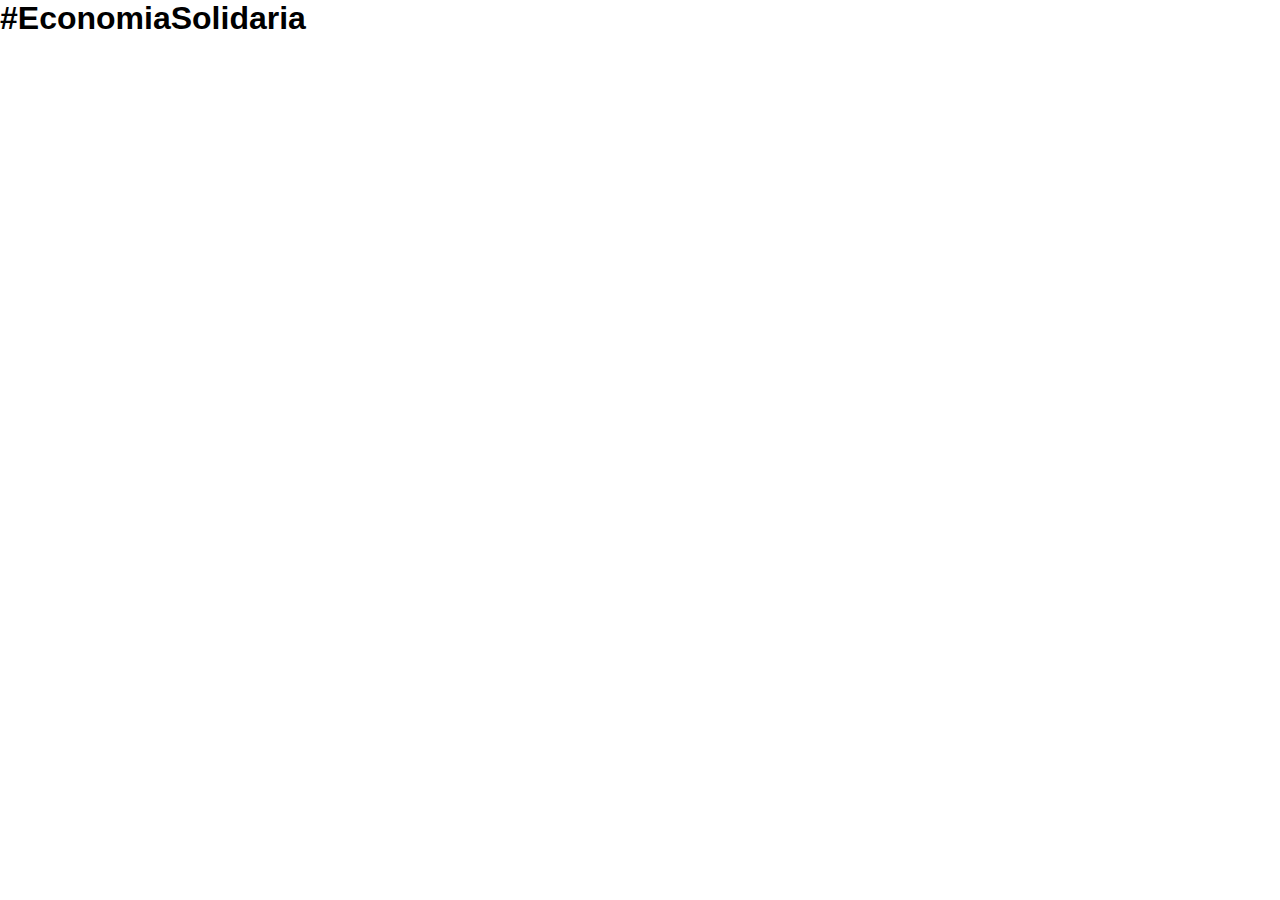
==== about.html @ d9345bfc "style: add html and css file about" ====
<!DOCTYPE html>
<html>
<head>
    <meta charset="UTF-8">
    <meta http-equiv="X-UA-Compatible" content="IE=edge">
    <meta name="viewport" content="width=device-width, initial-scale=1.0">
    <link rel="stylesheet" href="assets/css/index.css">
    <link rel="stylesheet" href="assets/css/about.css">
    <title>Sobre nós</title>
</head>
<body>

    <section class="concept">
        <div class="concept-background">

        </div>

        <div class="concept-title-container">
            <h1 class="concept-title">#EconomiaSolidaria</h1>
        </div>

    </section>
    
</body>
</html>
---- assets/css/index.css ----
* {box-sizing: border-box; padding: 0; margin: 0}

html {
    font-size: 16px;
}

body {
    font-family: 'Lato', sans-serif;
    text-rendering: optimizeLegibility !important; /* deixa a fonte menos "pixalizada". A 2ª propriedade sobreescreve qualquer outra text-rendering*/
    -webkit-font-smoothing: antialiased !important;
    padding-bottom: 32px;
}

:root {
    --green-weak: #00CDB4;
    --green-medium: #00B5BF;
    --green-strong: #185669;
    --white: #fff;
}

ul {
    list-style-type: none;
}

a {
    text-decoration: none;
}

#subtitle {
    text-align: center;
    color: var(--white);
    margin-bottom: 24px;
}

.padding {
    padding: 0 8%;
}

.container {
    padding: 0 8%;
}

.header-container {
    width: 100%;
    height: 90px;
    position: fixed;
    background-color: #fff;
    box-shadow: 0px 0px 10px 0px rgba(0, 0, 0, .32);
    z-index: 999;
    
}

.header {
    height: 100%;
    display: flex;
    align-items: center;
    justify-content: space-between;
    padding: 0 32px;
}

.logo {
    width: 18%;
}

.navigator {
    width: calc(100% - 18%);
 }

.list {
    display: flex;
}

.list-item {
}

.item-link {
    display: flex;
    padding: 13px 20px;
    color: var(--green-strong);
    font-size: 20px;
    transition: .2s;
}

.item-link:hover {
    color: var(--green-weak);
    transition: .2s;
}

.button-container {
    width: 300px;
    display: flex;
    justify-content: flex-end;
}

.button {
    width: 183px;
    height: 45px;
    display: flex;
    align-items: center;
    justify-content: center;
    border-radius: 8px;
    background-color: var(--green-weak);
    color: #fff;
    font-size: 1.13rem;
    font-weight: bold;
    transition: .2s;
}

.button:hover {
    transition: .2s;
    background-color: var(--green-strong);
}

.banner-container {
    padding-top: 90px;
    height: calc(100% - 90px);
    background-color: #F5F5F5;
    z-index: 0;
}

#banner-index {
    background: url('../img/banner.svg') no-repeat;
    background-position: right;
    background-size: 800px auto;
}

.banner {
    display: flex;
    justify-content: space-between;
    padding: 3% 8%;
}

.banner-information {
    padding-top: 8%;

}

.information {
}

.information-title {
    font-size: 2rem;
    color: #185669;
}

.information-contrast {
    color: #FFA000;
}

.banner-information {
    width: 400px;
}

.banner-information .button-container {
    justify-content: flex-start;
}

#buttonBanner {
    width: 240px;
    height: 60px;
    margin-top: 24px;
    background-color: #FFA000;
    
}

#buttonBanner:hover {
    width: 240px;
    height: 60px;
    background-color:#FF6F00;
}

.banner-image {
    width: 450px;
    border-radius: 8px;
}

#initiativeTitle {
    text-align: center;
}

.initiative-container {
    padding: 5% 8%;
}

.initiatives {
    width: 100%;
    display: flex;
}

.initiative {
    padding: 18px;
    padding-top: 32px;
    text-align: center;
}

.initiative-img {
    width: 100px;
}

#impact {
    padding: 4% 0;
    background-color: var(--green-weak);
}

.cards {
    display: grid;
    grid-template-columns: repeat(auto-fit, 230px);
    justify-content: center;
    grid-gap: 16px;
}

.card {
    display: flex;
    border: 2px solid var(--white);
    padding: 16px;
}

.card-impact {
    border-radius: 8px;
}

.card-in {
    display: flex;
    align-items: center;
    justify-content: center;
    margin-bottom: 8px;
}

.card-text {
    color: #fff;
    text-align: center;
}

.card-img {
    width: 90px;
    height: 74px;
}

.card-title {
    color: var(--white);
    font-size: 2rem;
}

.card-blog-container {
    padding: 0 8%;
}

#blog-title {
    margin-bottom: 32px;
    text-align: center;
}

.cards-blog-list {
    display: grid;
    grid-template-columns: repeat(auto-fit, 350px);
    justify-content: space-between;
    grid-gap: 16px;
}

.card-blog-content {
    border-radius: 8px;
    box-shadow: 0px 0px 10px 0px rgba(0, 0, 0, .32);
}

.card-blog {
    padding: 16px;
}

.card-blog-img {
    width: 100%;
    height: 150px;
    border-radius: 8px 8px 0px 0px;
}

.card-blog-title {
    color: #212121;
    line-height: 34px;
}

.card-blog-clock {
    display: flex;
}

.clock {
    width: 16px;
    margin-right: 5px;
}

.card-blog-text {
    margin: 16px 0;
    /* As propriedades abaixo são para mostrar
    apenas 3 linhas no card. */
    overflow: hidden;
    display: -webkit-box;
    -webkit-box-orient: vertical;
    -webkit-line-clamp: 3
}

.card-blog-link {
    display: flex;
    color: var(--green-medium);
    transition: .2s;
}

.card-blog-link:hover {
    color: var(--green-strong);
    transition: .2s;
}

.card-blog-icon {
    margin-left: 5px;
}

.card-blog-icon path {
    fill: var(--green-weak);
    transition: .2s;
}

.card-blog-link:hover path {
    fill: var(--green-strong);
    transition: .2s;

}

.footer {
    width: 100%;
    background-color: var(--green-weak);
}

.footer-list {
    display: flex;
}

.footer-element {
    width: 300px;
    display: flex;
    flex-direction: column;
    padding: 2%;
    color: var(--white);
}

.footer-img {
    margin-right: 5px;
}

.footer-text {
    margin: 16px 0;
}

#lastText {
    margin-top: 0;
}

.footer-title {
    margin-bottom: 10px;
}

.links {
    width: 165px;
}

.footer-links {
    flex-direction: column;
}

.footer-links .item-link {
    padding-left: 0;
    padding-top: 0;
    font-weight: 400;
    font-size: 16px;
    color: var(--white);
}

.footer-links .item-link::before {
    content: '•';
    margin-right: 5px;
}

.footer-element .card-blog-title {
    font-size: 16px;
    line-height: 1.5;
    color: var(--white);
}

.footer-element .card-blog-clock {
    align-items: center;
}

.footer-element .clock {
    margin-top: 2px;
}

.footer-element .clock path {
    fill: var(--white);

}

.date {
    font-size: 14px;
}

.footer-btn {
    display: flex;    
    position: relative;
}

.input {
    width: 100%;
    height: 40px;
    border: none;
    color: var(--green-strong);
    border-radius: 8px;
    padding: 10px 25px;
}

.button-style {
    width: 40px;
    height: 40px;
    position: absolute;
    right: 8px;
    border: none;
    border-radius: 8px;
    background-color: #212121;
}

.button-style:hover {
    cursor: pointer;
    background-color: var(--green-strong);

}

#email {
}
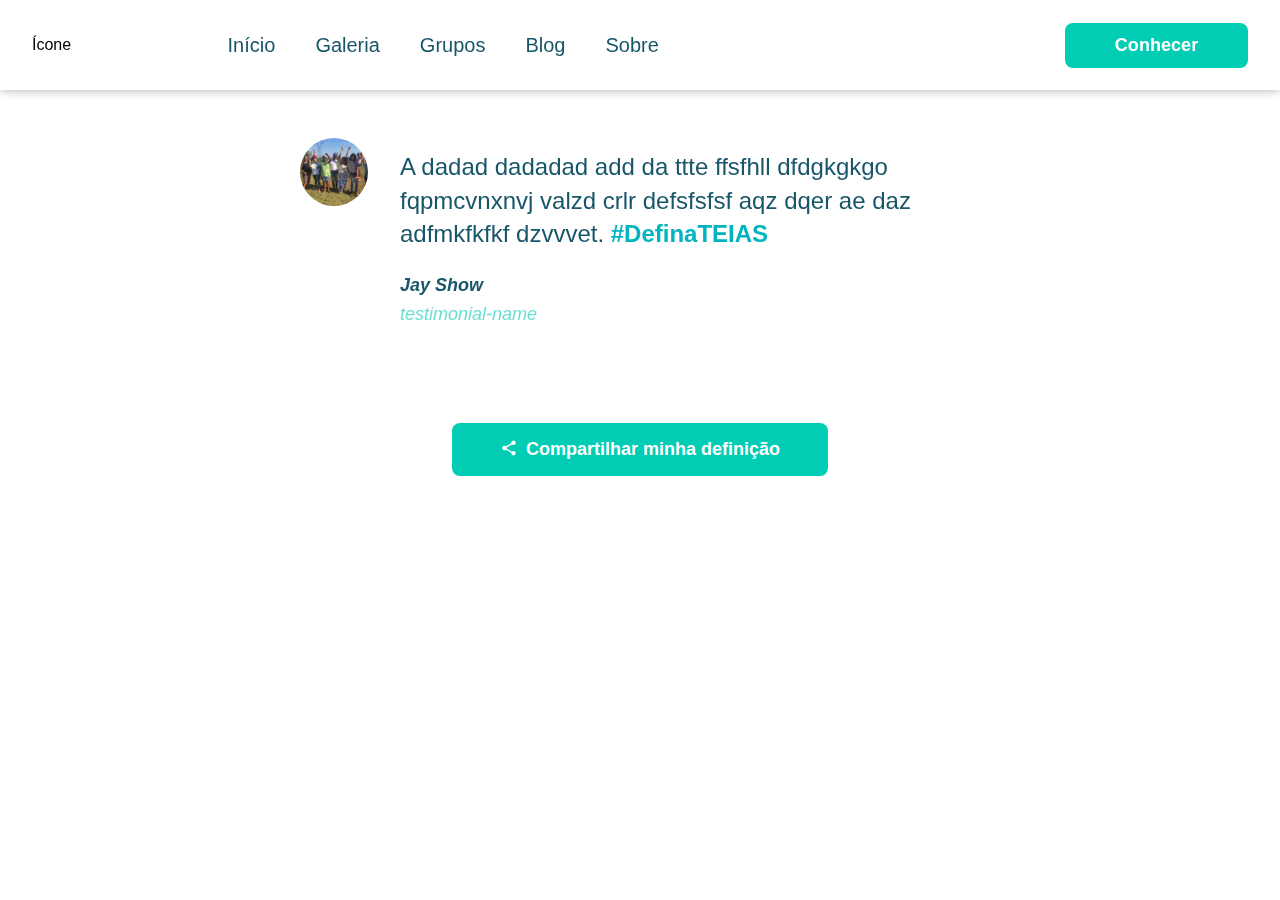
==== commit adcdbba9: "style: create and style banner from testimonial" ====
--- a/about.html
+++ b/about.html
@@ -1,25 +1,101 @@
 <!DOCTYPE html>
 <html>
+
 <head>
     <meta charset="UTF-8">
     <meta http-equiv="X-UA-Compatible" content="IE=edge">
     <meta name="viewport" content="width=device-width, initial-scale=1.0">
     <link rel="stylesheet" href="assets/css/index.css">
     <link rel="stylesheet" href="assets/css/about.css">
+    <!--Owl Carousel (css)-->
+    <link rel="stylesheet" href="vendors/css/owl.theme.default.min.css">
+    <link rel="stylesheet" href="vendors/css/owl.carousel.min.css">
     <title>Sobre nós</title>
 </head>
+
 <body>
+    <header class="header-container">
+        <div class="header">
+            <div class="logo">Ícone</div>
+            <nav class="navigator">
+                <ul class="list">
+                    <li class="list-item">
+                        <a href="index.html" class="item-link">Início</a>
+                    </li>
+                    <li class="list-item">
+                        <a href="#" class="item-link">Galeria</a>
+                    </li>
+                    <li class="list-item">
+                        <a href="group.html" class="item-link">Grupos</a>
+                    </li>
+                    <li class="list-item">
+                        <a href="#" class="item-link">Blog</a>
+                    </li>
+                    <li class="list-item">
+                        <a href="about.html" class="item-link">Sobre</a>
+                    </li>
+                </ul>
+            </nav>
 
-    <section class="concept">
+            <div class="button-container">
+                <a href="#" class="button">
+                    Conhecer
+                </a>
+            </div>
+        </div>
+    </header>
+    <section class="concept padding-header">
         <div class="concept-background">
+            <div class="concept-container">
+                <div class="concept-title-container">
+                    <h1 class="concept-title">#DefinaTEIAS</h1>
+                </div>
+
+                <div class="owl-carousel-container">
+                    <div class="owl-carousel owl-theme" id="owl">
+                        <div class="items">
+                            <div class="testimonial-item">
+                                <div class="testimonial-image-content">
+                                    <img class="testimonial-image" src="assets/img/banner.jpg" alt="Nome da pessoa aqui">
+                                </div>
+                                <div class="testimonial-text-content">
+                                    <p class="testimonial-text">
+                                        A dadad dadadad add da ttte ffsfhll dfdgkgkgo fqpmcvnxnvj valzd crlr defsfsfsf aqz dqer ae daz adfmkfkfkf dzvvvet.
+                                        <b class="testimonial-text-bold">#DefinaTEIAS</b></p>
+                                    <cite class="testimonial-cite">
+                                        <span class="testimonial-name">Jay Show</span>
+                                        <span class="testimonial-title">testimonial-name</span>
+                                    </cite>
+                                </div>
+                            </div>
+
+                        </div>
+                    </div>
+                    <div class="testimonial-button-wrapper">
+                        <a href="#" class="testimonial-button">
+                            <span class="testimonial-button-text">
+                                <svg class="testimonial-icon" xmlns="http://www.w3.org/2000/svg" width="18" height="18"
+                                    viewBox="0 0 18 18" fill="none">
+                                    <path
+                                        d="M13.5 12.06C12.93 12.06 12.42 12.285 12.03 12.6375L6.6825 9.525C6.72 9.3525 6.75 9.18 6.75 9C6.75 8.82 6.72 8.6475 6.6825 8.475L11.97 5.3925C12.375 5.7675 12.9075 6 13.5 6C14.745 6 15.75 4.995 15.75 3.75C15.75 2.505 14.745 1.5 13.5 1.5C12.255 1.5 11.25 2.505 11.25 3.75C11.25 3.93 11.28 4.1025 11.3175 4.275L6.03 7.3575C5.625 6.9825 5.0925 6.75 4.5 6.75C3.255 6.75 2.25 7.755 2.25 9C2.25 10.245 3.255 11.25 4.5 11.25C5.0925 11.25 5.625 11.0175 6.03 10.6425L11.37 13.7625C11.3325 13.92 11.31 14.085 11.31 14.25C11.31 15.4575 12.2925 16.44 13.5 16.44C14.7075 16.44 15.69 15.4575 15.69 14.25C15.69 13.0425 14.7075 12.06 13.5 12.06Z"
+                                        fill="white" />
+                                </svg>
+                                Compartilhar minha definição
+                            </span>
+                        </a>
+                    </div>
+                </div>
+
+            </div>
 
         </div>
 
-        <div class="concept-title-container">
-            <h1 class="concept-title">#EconomiaSolidaria</h1>
-        </div>
 
     </section>
-    
+
+    <script src="vendors/js/jquery.min.js"></script>
+    <script src="vendors/js/owl.carousel.min.js"></script>
+    <script src="vendors/js/owl.config.js"></script>
 </body>
+
 </html>--- a/assets/css/index.css
+++ b/assets/css/index.css
@@ -139,6 +139,7 @@
 }
 
 .information-title {
+    margin-bottom: 3%;
     font-size: 2rem;
     color: #185669;
 }
@@ -189,7 +190,6 @@
 
 .initiative {
     padding: 18px;
-    padding-top: 32px;
     text-align: center;
 }
 
@@ -242,7 +242,7 @@
 }
 
 .card-blog-container {
-    padding: 0 8%;
+    padding: 4% 8%;
 }
 
 #blog-title {
@@ -322,6 +322,25 @@
 
 }
 
+.flow {
+    /* background: url('../img/wave.png') no-repeat; */
+    padding-bottom: 3%;
+}
+
+.flow-img-container {
+    display: flex;
+    justify-content: center;
+    text-align: center;
+}
+
+.flow-wrapper {
+    width: 700px;
+    padding: 2% 0;
+    border-radius: 8px;
+    box-shadow: 0px 5px 28px 1.5px rgba(149, 152, 200, 20%);
+    /* 0px 5px 28.5px 1.5px rgb(149 152 200 / 20%); */
+}
+
 .footer {
     width: 100%;
     background-color: var(--green-weak);
@@ -392,7 +411,7 @@
 
 .footer-element .clock path {
     fill: var(--white);
-
+    
 }
 
 .date {
@@ -405,7 +424,6 @@
 }
 
 .input {
-    width: 100%;
     height: 40px;
     border: none;
     color: var(--green-strong);
@@ -417,7 +435,7 @@
     width: 40px;
     height: 40px;
     position: absolute;
-    right: 8px;
+    right: 0px;
     border: none;
     border-radius: 8px;
     background-color: #212121;
@@ -429,5 +447,7 @@
 
 }
 
-#email {
-}+.footer-icon:hover path {
+    fill: #ffffff;
+    transition: .2s;
+}
--- a/assets/css/about.css
+++ b/assets/css/about.css
@@ -0,0 +1,143 @@
+.concept {
+    width: 100%;
+    height: 100%;
+}
+
+.concept-container {
+    display: flex;
+    flex-direction: column;
+    align-items: center;
+    padding-top: 45px;
+}
+
+.concept-background {
+    height: 600px;
+    background-image: url('../img/nego-fugido.jpg');
+    background-size: cover;
+    background-repeat: no-repeat;
+}
+
+.concept-title {
+    text-align: center;
+    font-size: 32px;
+    margin-bottom: 32px;
+    color: var(--green-medium);
+}
+
+.owl-carousel-container {
+    max-width: 840px;
+    min-height: 412px;
+    border-radius: 8px;
+    background-color: var(--white);
+}
+
+#owl {
+    display: block;
+}
+
+.items {
+    cursor: grab;
+}
+
+.testimonial-item {
+    display: flex;
+    padding: 24px 80px;
+}
+
+.testimonial-image-content {
+    padding-right: 32px;
+}
+
+#owl .owl-item img {
+    width: 68px;
+    height: 68px;
+    border-radius: 50%;
+}
+
+.testimonial-text-content {
+    padding-top: 12px;
+    padding-right: 32px;
+}
+
+.testimonial-text {
+    font-size: 24px;
+    font-weight: 400;
+    line-height: 1.4;
+    color: var(--green-strong);
+}
+
+.testimonial-text-bold {
+    color: var(--green-medium);
+}
+
+.testimonial-cite {
+    display: flex;
+    flex-direction: column;
+    margin: 24px 0;
+}
+
+.testimonial-name, .testimonial-title {
+    font-weight: bold;
+    font-size: 18px;
+    color: var(--green-strong);
+}
+
+.testimonial-title {
+    margin-top: 8px;
+    font-weight: 400;
+    color: rgba(0, 204, 180, .6);
+}
+
+.testimonial-button-wrapper {
+    margin-top: 50px;
+    text-align: center;
+}
+
+.testimonial-button {
+    display: inline-block;
+    padding: 16px 48px;
+    border-radius: 8px;
+    font-weight: 700;
+    font-size: 18px;
+    background-color: var(--green-weak);
+    color: var(--white);
+    transition: .2s;
+}
+
+.testimonial-button:hover {
+    background-color: var(--green-strong);
+    transition: .2s;
+}
+
+.testimonial-button-text {
+    display: flex;
+}
+
+.testimonial-icon {
+    margin-right: 8px;
+}
+
+/* Aqui doi para tirar o hover ao passar o mouse por cima do button
+   Veja que o framework não centralizou o ícone dentro do button
+*/
+#owl .owl-nav [class*=owl-]:hover {
+    background-color: transparent;
+}
+
+#owl .owl-prev, #owl .owl-next {
+    position: absolute;
+} 
+
+
+#owl .owl-prev {
+    left: 25px;
+    top: 160px;
+}
+
+#owl .owl-next {
+    right: 25px;
+    top: 160px;
+}
+
+#arrow-prev {
+}
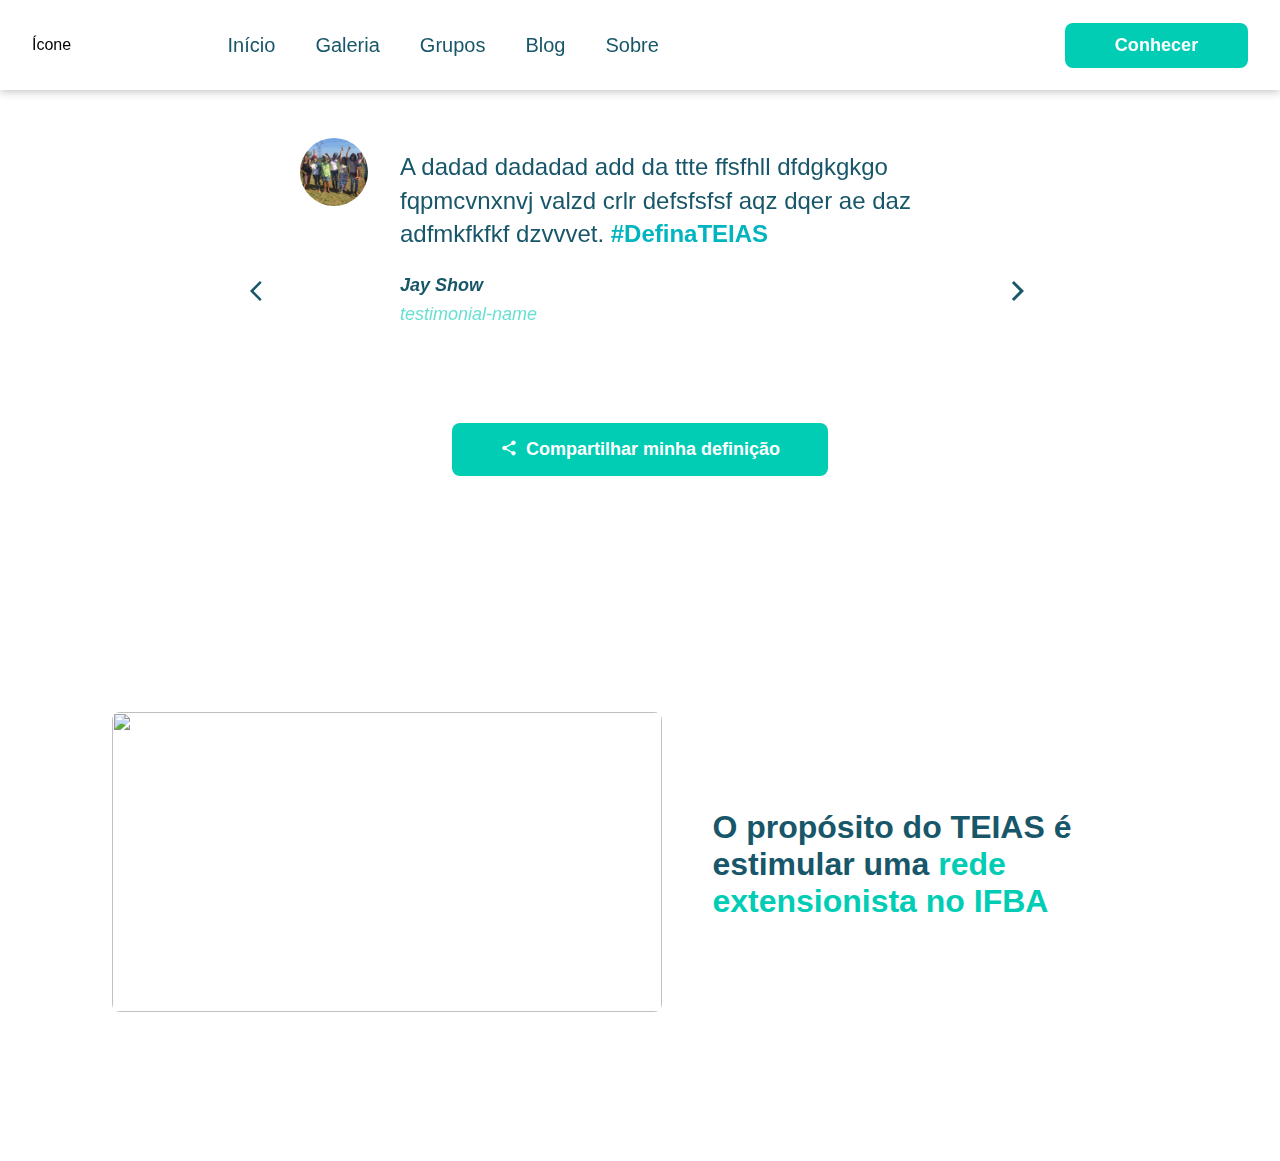
==== commit 9e5eccc2: "style: add section and style from mission section" ====
--- a/about.html
+++ b/about.html
@@ -70,6 +70,23 @@
                             </div>
 
                         </div>
+                        <div class="items">
+                            <div class="testimonial-item">
+                                <div class="testimonial-image-content">
+                                    <img class="testimonial-image" src="assets/img/banner.jpg" alt="Nome da pessoa aqui">
+                                </div>
+                                <div class="testimonial-text-content">
+                                    <p class="testimonial-text">
+                                        A dadad dadadad add da ttte ffsfhll dfdgkgkgo fqpmcvnxnvj valzd crlr defsfsfsf aqz dqer ae daz adfmkfkfkf dzvvvet.
+                                        <b class="testimonial-text-bold">#DefinaTEIAS</b></p>
+                                    <cite class="testimonial-cite">
+                                        <span class="testimonial-name">Jay Show</span>
+                                        <span class="testimonial-title">testimonial-name</span>
+                                    </cite>
+                                </div>
+                            </div>
+
+                        </div>
                     </div>
                     <div class="testimonial-button-wrapper">
                         <a href="#" class="testimonial-button">
@@ -87,10 +104,18 @@
                 </div>
 
             </div>
+        </div>
+    </section>
 
+    <section class="mission-content">
+        <div class="mission-wrapper">
+            <div class="mission-image">
+                <img id="missionImage" src="assets/img/nego-fugido.jpg" alt="">
+            </div>
+            <div class="mission-content-text">
+                <p class="mission-text">O propósito do TEIAS é estimular uma <b class="mission-text-bold">rede extensionista no IFBA</b></p>
+            </div>
         </div>
-
-
     </section>
 
     <script src="vendors/js/jquery.min.js"></script>
--- a/assets/css/about.css
+++ b/assets/css/about.css
@@ -141,3 +141,39 @@
 
 #arrow-prev {
 }
+
+.mission-content {
+    padding: 8%;
+}
+
+.mission-wrapper {
+    display: flex;
+    justify-content: space-between;
+}
+
+.mission-image,
+.mission-content-text {
+    padding: 10px;
+}
+
+#missionImage {
+    width: 550px;
+    height: 300px;
+    border-radius: 8px;
+}
+
+.mission-content-text {
+    display: flex;
+    align-items: center;
+    padding-left: 40px;
+}
+
+.mission-text {
+    font-size: 2rem;
+    font-weight: 700;
+    color: var(--green-strong);
+}
+
+.mission-text-bold {
+    color: var(--green-weak)
+}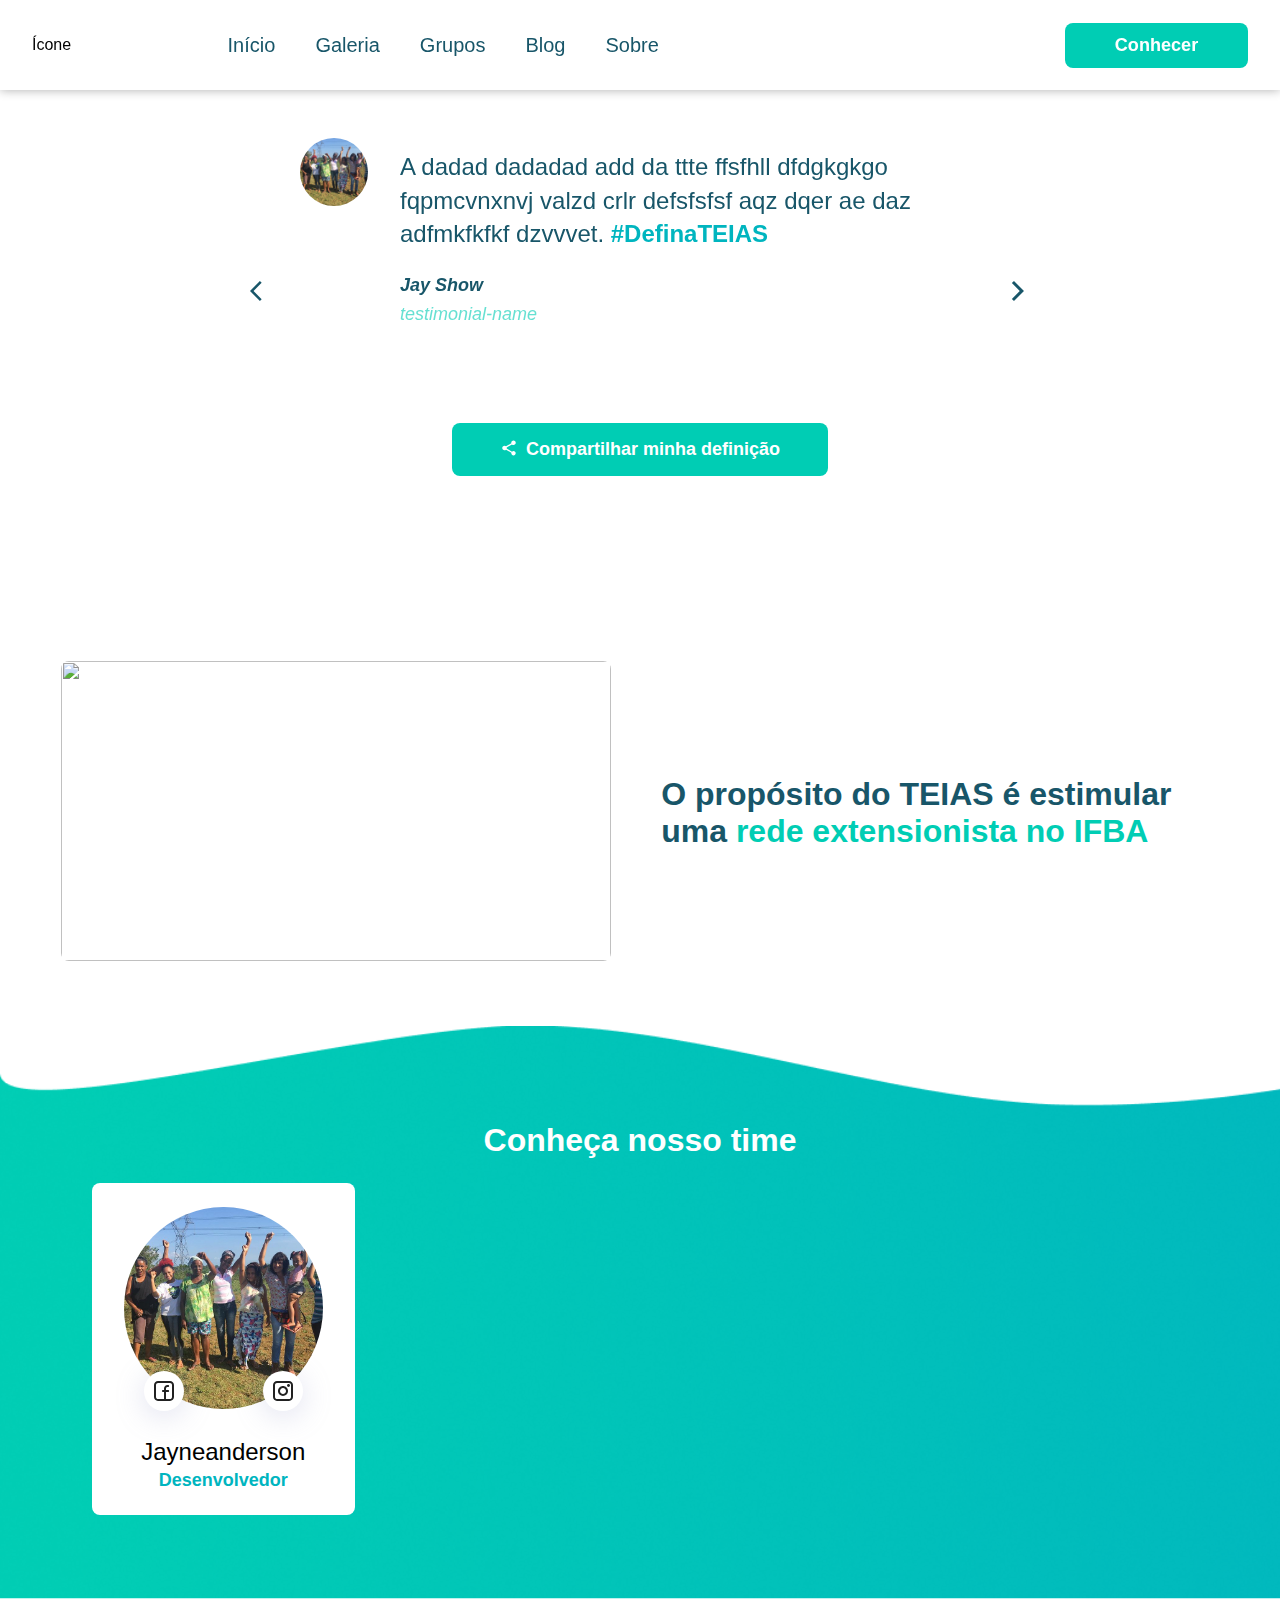
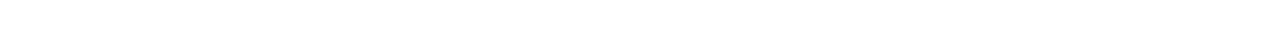
==== commit ec40e560: "style: create struct and style from team section" ====
--- a/about.html
+++ b/about.html
@@ -56,12 +56,15 @@
                         <div class="items">
                             <div class="testimonial-item">
                                 <div class="testimonial-image-content">
-                                    <img class="testimonial-image" src="assets/img/banner.jpg" alt="Nome da pessoa aqui">
+                                    <img class="testimonial-image" src="assets/img/banner.jpg"
+                                        alt="Nome da pessoa aqui">
                                 </div>
                                 <div class="testimonial-text-content">
                                     <p class="testimonial-text">
-                                        A dadad dadadad add da ttte ffsfhll dfdgkgkgo fqpmcvnxnvj valzd crlr defsfsfsf aqz dqer ae daz adfmkfkfkf dzvvvet.
-                                        <b class="testimonial-text-bold">#DefinaTEIAS</b></p>
+                                        A dadad dadadad add da ttte ffsfhll dfdgkgkgo fqpmcvnxnvj valzd crlr defsfsfsf
+                                        aqz dqer ae daz adfmkfkfkf dzvvvet.
+                                        <b class="testimonial-text-bold">#DefinaTEIAS</b>
+                                    </p>
                                     <cite class="testimonial-cite">
                                         <span class="testimonial-name">Jay Show</span>
                                         <span class="testimonial-title">testimonial-name</span>
@@ -73,12 +76,15 @@
                         <div class="items">
                             <div class="testimonial-item">
                                 <div class="testimonial-image-content">
-                                    <img class="testimonial-image" src="assets/img/banner.jpg" alt="Nome da pessoa aqui">
+                                    <img class="testimonial-image" src="assets/img/banner.jpg"
+                                        alt="Nome da pessoa aqui">
                                 </div>
                                 <div class="testimonial-text-content">
                                     <p class="testimonial-text">
-                                        A dadad dadadad add da ttte ffsfhll dfdgkgkgo fqpmcvnxnvj valzd crlr defsfsfsf aqz dqer ae daz adfmkfkfkf dzvvvet.
-                                        <b class="testimonial-text-bold">#DefinaTEIAS</b></p>
+                                        A dadad dadadad add da ttte ffsfhll dfdgkgkgo fqpmcvnxnvj valzd crlr defsfsfsf
+                                        aqz dqer ae daz adfmkfkfkf dzvvvet.
+                                        <b class="testimonial-text-bold">#DefinaTEIAS</b>
+                                    </p>
                                     <cite class="testimonial-cite">
                                         <span class="testimonial-name">Jay Show</span>
                                         <span class="testimonial-title">testimonial-name</span>
@@ -113,7 +119,46 @@
                 <img id="missionImage" src="assets/img/nego-fugido.jpg" alt="">
             </div>
             <div class="mission-content-text">
-                <p class="mission-text">O propósito do TEIAS é estimular uma <b class="mission-text-bold">rede extensionista no IFBA</b></p>
+                <p class="mission-text">O propósito do TEIAS é estimular uma <b class="mission-text-bold">rede
+                        extensionista no IFBA</b></p>
+            </div>
+        </div>
+    </section>
+
+    <section class="our-team">
+        <div>
+            <h2 class="information-title" id="subtitle">Conheça nosso time</h2>
+        </div>
+        <div class="owl-carousel owl-theme" id="owlOurTeam">
+            <div class="item">
+                <div class="team-wrapper">
+                    <img src="assets/img/banner.jpg" alt="Nome da pessoa" class="team-img">
+                    <div class="team-icons">
+                        <a id="social-left" class="team-link" href="#">
+                            <svg class="team-icon" width="24" height="24" viewBox="0 0 24 24" fill="none"
+                                xmlns="http://www.w3.org/2000/svg">
+                                <path fill-rule="evenodd" clip-rule="evenodd"
+                                    d="M2 6C2 4.93913 2.42143 3.92172 3.17157 3.17157C3.92172 2.42143 4.93913 2 6 2H18C19.0609 2 20.0783 2.42143 20.8284 3.17157C21.5786 3.92172 22 4.93913 22 6V18C22 19.0609 21.5786 20.0783 20.8284 20.8284C20.0783 21.5786 19.0609 22 18 22H6C4.93913 22 3.92172 21.5786 3.17157 20.8284C2.42143 20.0783 2 19.0609 2 18V6ZM6 4C5.46957 4 4.96086 4.21071 4.58579 4.58579C4.21071 4.96086 4 5.46957 4 6V18C4 18.5304 4.21071 19.0391 4.58579 19.4142C4.96086 19.7893 5.46957 20 6 20H12V13H11C10.7348 13 10.4804 12.8946 10.2929 12.7071C10.1054 12.5196 10 12.2652 10 12C10 11.7348 10.1054 11.4804 10.2929 11.2929C10.4804 11.1054 10.7348 11 11 11H12V9.5C12 8.57174 12.3687 7.6815 13.0251 7.02513C13.6815 6.36875 14.5717 6 15.5 6H16.1C16.3652 6 16.6196 6.10536 16.8071 6.29289C16.9946 6.48043 17.1 6.73478 17.1 7C17.1 7.26522 16.9946 7.51957 16.8071 7.70711C16.6196 7.89464 16.3652 8 16.1 8H15.5C15.303 8 15.108 8.0388 14.926 8.11418C14.744 8.18956 14.5786 8.30005 14.4393 8.43934C14.3001 8.57863 14.1896 8.74399 14.1142 8.92597C14.0388 9.10796 14 9.30302 14 9.5V11H16.1C16.3652 11 16.6196 11.1054 16.8071 11.2929C16.9946 11.4804 17.1 11.7348 17.1 12C17.1 12.2652 16.9946 12.5196 16.8071 12.7071C16.6196 12.8946 16.3652 13 16.1 13H14V20H18C18.5304 20 19.0391 19.7893 19.4142 19.4142C19.7893 19.0391 20 18.5304 20 18V6C20 5.46957 19.7893 4.96086 19.4142 4.58579C19.0391 4.21071 18.5304 4 18 4H6Z"
+                                    fill="#212121" />
+                            </svg>
+
+                        </a>
+
+                        <a id="social-right" class="team-link" href="#">
+                            <svg class="team-icon" width="24" height="24" viewBox="0 0 24 24" fill="none"
+                                xmlns="http://www.w3.org/2000/svg">
+                                <path fill-rule="evenodd" clip-rule="evenodd"
+                                    d="M2 6C2 4.93913 2.42143 3.92172 3.17157 3.17157C3.92172 2.42143 4.93913 2 6 2H18C19.0609 2 20.0783 2.42143 20.8284 3.17157C21.5786 3.92172 22 4.93913 22 6V18C22 19.0609 21.5786 20.0783 20.8284 20.8284C20.0783 21.5786 19.0609 22 18 22H6C4.93913 22 3.92172 21.5786 3.17157 20.8284C2.42143 20.0783 2 19.0609 2 18V6ZM6 4C5.46957 4 4.96086 4.21071 4.58579 4.58579C4.21071 4.96086 4 5.46957 4 6V18C4 18.5304 4.21071 19.0391 4.58579 19.4142C4.96086 19.7893 5.46957 20 6 20H18C18.5304 20 19.0391 19.7893 19.4142 19.4142C19.7893 19.0391 20 18.5304 20 18V6C20 5.46957 19.7893 4.96086 19.4142 4.58579C19.0391 4.21071 18.5304 4 18 4H6ZM12 9C11.2044 9 10.4413 9.31607 9.87868 9.87868C9.31607 10.4413 9 11.2044 9 12C9 12.7956 9.31607 13.5587 9.87868 14.1213C10.4413 14.6839 11.2044 15 12 15C12.7956 15 13.5587 14.6839 14.1213 14.1213C14.6839 13.5587 15 12.7956 15 12C15 11.2044 14.6839 10.4413 14.1213 9.87868C13.5587 9.31607 12.7956 9 12 9ZM7 12C7 10.6739 7.52678 9.40215 8.46447 8.46447C9.40215 7.52678 10.6739 7 12 7C13.3261 7 14.5979 7.52678 15.5355 8.46447C16.4732 9.40215 17 10.6739 17 12C17 13.3261 16.4732 14.5979 15.5355 15.5355C14.5979 16.4732 13.3261 17 12 17C10.6739 17 9.40215 16.4732 8.46447 15.5355C7.52678 14.5979 7 13.3261 7 12ZM17.5 8C17.8978 8 18.2794 7.84196 18.5607 7.56066C18.842 7.27936 19 6.89782 19 6.5C19 6.10218 18.842 5.72064 18.5607 5.43934C18.2794 5.15804 17.8978 5 17.5 5C17.1022 5 16.7206 5.15804 16.4393 5.43934C16.158 5.72064 16 6.10218 16 6.5C16 6.89782 16.158 7.27936 16.4393 7.56066C16.7206 7.84196 17.1022 8 17.5 8Z"
+                                    fill="#212121" />
+                            </svg>
+
+                        </a>
+                    </div>
+                    <div class="team-bottom">
+                        <h2 class="team-person">Jayneanderson</h2>
+                        <div class="team-job">Desenvolvedor</div>
+                    </div>
+                </div>
             </div>
         </div>
     </section>
@@ -121,6 +166,7 @@
     <script src="vendors/js/jquery.min.js"></script>
     <script src="vendors/js/owl.carousel.min.js"></script>
     <script src="vendors/js/owl.config.js"></script>
+    <script src="vendors/js/owl.our.team.js"></script>
 </body>
 
 </html>--- a/assets/css/about.css
+++ b/assets/css/about.css
@@ -143,7 +143,7 @@
 }
 
 .mission-content {
-    padding: 8%;
+    padding: 4%;
 }
 
 .mission-wrapper {
@@ -176,4 +176,86 @@
 
 .mission-text-bold {
     color: var(--green-weak)
+}
+
+.our-team {
+    background: url('../img/wave.png') no-repeat;
+    background-size: cover;
+    padding: 96px 92px;
+}
+
+#owlOurTeam .item {
+    width: 262.5px;
+    padding: 24px 32px;
+    border-radius: 8px;
+    background-color: var(--white);
+}
+
+#owlOurTeam .owl-item.active {
+    width: 262.5px;
+}
+
+.team-wrapper {
+    position: relative;
+}
+
+.team-img {
+    width: 202px;
+    height: 202px;
+    border-radius: 50%;
+}
+
+.team-icons {
+    display: flex;
+}
+
+.team-icon path {
+    fill: #212121;
+}
+
+.team-link {
+    width: 40px;
+    height: 40px;
+    display: flex;
+    justify-content: center;
+    align-items: center;
+    position: absolute;
+    bottom: 80px;
+    border-radius: 50%;
+    box-shadow: 0px 5px 28px 1.5px rgba(149, 152, 200, .25);
+    background-color: var(--white);
+    transition: .2s;
+}
+
+.team-link:hover {
+    background-color: var(--green-medium);
+    transition: .2s;
+}
+
+.team-link:hover .team-icon path {
+    fill: #fff;
+}
+
+#social-left {
+    left: 20px;
+}
+
+#social-right {
+    right: 20px;
+}
+
+.team-bottom {
+    margin-top: 25px;
+    text-align: center;
+}
+
+.team-person {
+    font-weight: 400;
+    line-height: 1.5;
+}
+
+.team-job {
+    font-size: 18px;
+    font-weight: 600;
+    color: var(--green-medium);
 }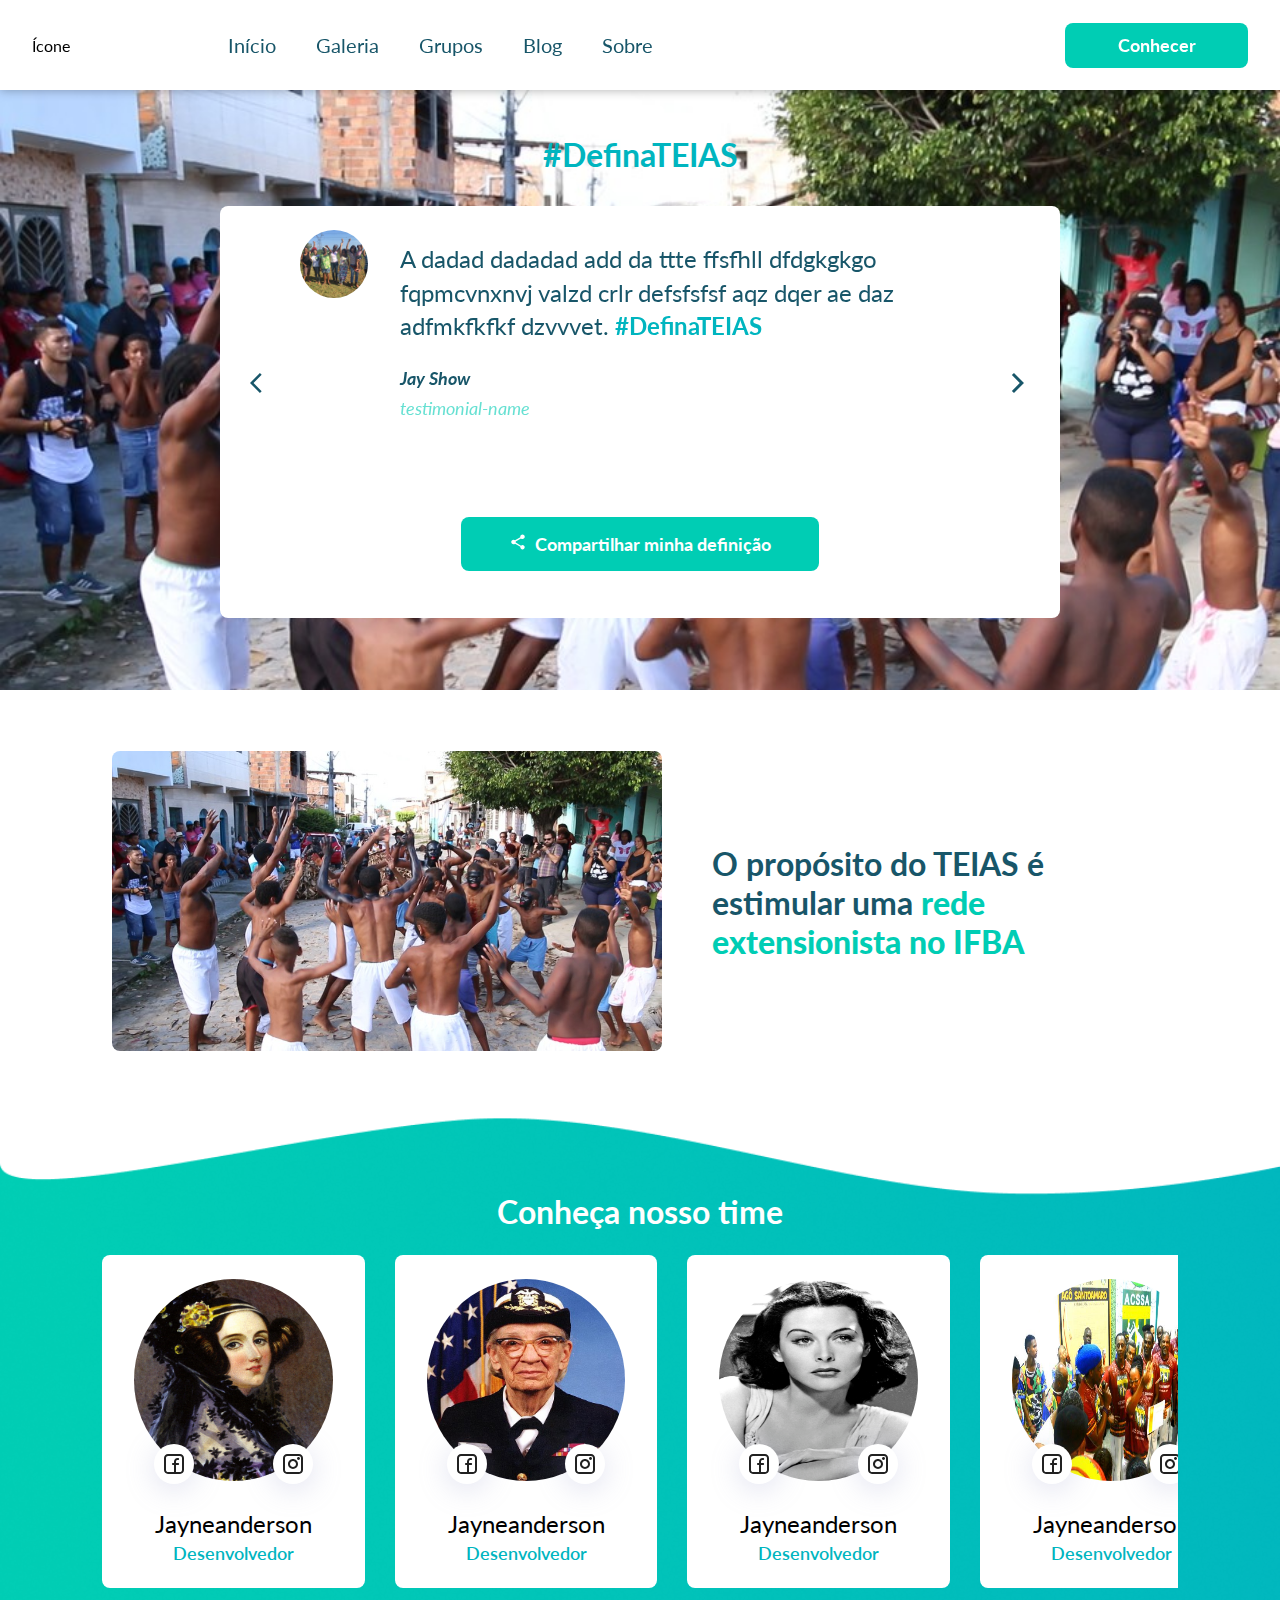
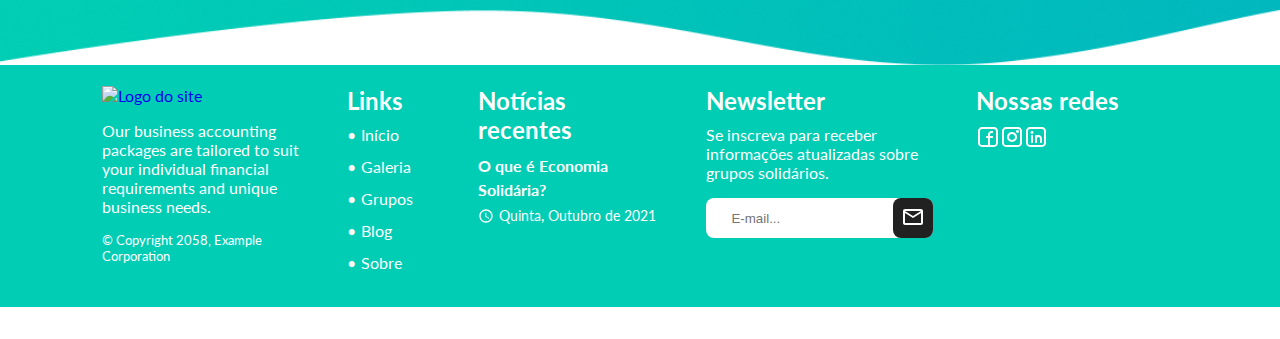
==== commit 0512eff7: "style: improvements in the style of all pages, especially in the footer font" ====
--- a/about.html
+++ b/about.html
@@ -1,10 +1,11 @@
 <!DOCTYPE html>
-<html>
+<html lang="pt-br">
 
 <head>
     <meta charset="UTF-8">
     <meta http-equiv="X-UA-Compatible" content="IE=edge">
     <meta name="viewport" content="width=device-width, initial-scale=1.0">
+    <link href="https://fonts.googleapis.com/css2?family=Lato:wght@400;700&display=swap" rel="stylesheet">
     <link rel="stylesheet" href="assets/css/index.css">
     <link rel="stylesheet" href="assets/css/about.css">
     <!--Owl Carousel (css)-->
@@ -132,26 +133,24 @@
         <div class="owl-carousel owl-theme" id="owlOurTeam">
             <div class="item">
                 <div class="team-wrapper">
-                    <img src="assets/img/banner.jpg" alt="Nome da pessoa" class="team-img">
+                    <img src="assets/img/ada-lovelace.jpg" alt="Nome da pessoa" class="team-img">
                     <div class="team-icons">
-                        <a id="social-left" class="team-link" href="#">
-                            <svg class="team-icon" width="24" height="24" viewBox="0 0 24 24" fill="none"
-                                xmlns="http://www.w3.org/2000/svg">
-                                <path fill-rule="evenodd" clip-rule="evenodd"
-                                    d="M2 6C2 4.93913 2.42143 3.92172 3.17157 3.17157C3.92172 2.42143 4.93913 2 6 2H18C19.0609 2 20.0783 2.42143 20.8284 3.17157C21.5786 3.92172 22 4.93913 22 6V18C22 19.0609 21.5786 20.0783 20.8284 20.8284C20.0783 21.5786 19.0609 22 18 22H6C4.93913 22 3.92172 21.5786 3.17157 20.8284C2.42143 20.0783 2 19.0609 2 18V6ZM6 4C5.46957 4 4.96086 4.21071 4.58579 4.58579C4.21071 4.96086 4 5.46957 4 6V18C4 18.5304 4.21071 19.0391 4.58579 19.4142C4.96086 19.7893 5.46957 20 6 20H12V13H11C10.7348 13 10.4804 12.8946 10.2929 12.7071C10.1054 12.5196 10 12.2652 10 12C10 11.7348 10.1054 11.4804 10.2929 11.2929C10.4804 11.1054 10.7348 11 11 11H12V9.5C12 8.57174 12.3687 7.6815 13.0251 7.02513C13.6815 6.36875 14.5717 6 15.5 6H16.1C16.3652 6 16.6196 6.10536 16.8071 6.29289C16.9946 6.48043 17.1 6.73478 17.1 7C17.1 7.26522 16.9946 7.51957 16.8071 7.70711C16.6196 7.89464 16.3652 8 16.1 8H15.5C15.303 8 15.108 8.0388 14.926 8.11418C14.744 8.18956 14.5786 8.30005 14.4393 8.43934C14.3001 8.57863 14.1896 8.74399 14.1142 8.92597C14.0388 9.10796 14 9.30302 14 9.5V11H16.1C16.3652 11 16.6196 11.1054 16.8071 11.2929C16.9946 11.4804 17.1 11.7348 17.1 12C17.1 12.2652 16.9946 12.5196 16.8071 12.7071C16.6196 12.8946 16.3652 13 16.1 13H14V20H18C18.5304 20 19.0391 19.7893 19.4142 19.4142C19.7893 19.0391 20 18.5304 20 18V6C20 5.46957 19.7893 4.96086 19.4142 4.58579C19.0391 4.21071 18.5304 4 18 4H6Z"
-                                    fill="#212121" />
-                            </svg>
-
-                        </a>
-
-                        <a id="social-right" class="team-link" href="#">
-                            <svg class="team-icon" width="24" height="24" viewBox="0 0 24 24" fill="none"
-                                xmlns="http://www.w3.org/2000/svg">
-                                <path fill-rule="evenodd" clip-rule="evenodd"
-                                    d="M2 6C2 4.93913 2.42143 3.92172 3.17157 3.17157C3.92172 2.42143 4.93913 2 6 2H18C19.0609 2 20.0783 2.42143 20.8284 3.17157C21.5786 3.92172 22 4.93913 22 6V18C22 19.0609 21.5786 20.0783 20.8284 20.8284C20.0783 21.5786 19.0609 22 18 22H6C4.93913 22 3.92172 21.5786 3.17157 20.8284C2.42143 20.0783 2 19.0609 2 18V6ZM6 4C5.46957 4 4.96086 4.21071 4.58579 4.58579C4.21071 4.96086 4 5.46957 4 6V18C4 18.5304 4.21071 19.0391 4.58579 19.4142C4.96086 19.7893 5.46957 20 6 20H18C18.5304 20 19.0391 19.7893 19.4142 19.4142C19.7893 19.0391 20 18.5304 20 18V6C20 5.46957 19.7893 4.96086 19.4142 4.58579C19.0391 4.21071 18.5304 4 18 4H6ZM12 9C11.2044 9 10.4413 9.31607 9.87868 9.87868C9.31607 10.4413 9 11.2044 9 12C9 12.7956 9.31607 13.5587 9.87868 14.1213C10.4413 14.6839 11.2044 15 12 15C12.7956 15 13.5587 14.6839 14.1213 14.1213C14.6839 13.5587 15 12.7956 15 12C15 11.2044 14.6839 10.4413 14.1213 9.87868C13.5587 9.31607 12.7956 9 12 9ZM7 12C7 10.6739 7.52678 9.40215 8.46447 8.46447C9.40215 7.52678 10.6739 7 12 7C13.3261 7 14.5979 7.52678 15.5355 8.46447C16.4732 9.40215 17 10.6739 17 12C17 13.3261 16.4732 14.5979 15.5355 15.5355C14.5979 16.4732 13.3261 17 12 17C10.6739 17 9.40215 16.4732 8.46447 15.5355C7.52678 14.5979 7 13.3261 7 12ZM17.5 8C17.8978 8 18.2794 7.84196 18.5607 7.56066C18.842 7.27936 19 6.89782 19 6.5C19 6.10218 18.842 5.72064 18.5607 5.43934C18.2794 5.15804 17.8978 5 17.5 5C17.1022 5 16.7206 5.15804 16.4393 5.43934C16.158 5.72064 16 6.10218 16 6.5C16 6.89782 16.158 7.27936 16.4393 7.56066C16.7206 7.84196 17.1022 8 17.5 8Z"
-                                    fill="#212121" />
-                            </svg>
-
+                        <a class="team-link social-left" href="#">
+                            <svg class="team-icon" width="24" height="24" viewBox="0 0 24 24" fill="none"
+                                xmlns="http://www.w3.org/2000/svg">
+                                <path fill-rule="evenodd" clip-rule="evenodd"
+                                    d="M2 6C2 4.93913 2.42143 3.92172 3.17157 3.17157C3.92172 2.42143 4.93913 2 6 2H18C19.0609 2 20.0783 2.42143 20.8284 3.17157C21.5786 3.92172 22 4.93913 22 6V18C22 19.0609 21.5786 20.0783 20.8284 20.8284C20.0783 21.5786 19.0609 22 18 22H6C4.93913 22 3.92172 21.5786 3.17157 20.8284C2.42143 20.0783 2 19.0609 2 18V6ZM6 4C5.46957 4 4.96086 4.21071 4.58579 4.58579C4.21071 4.96086 4 5.46957 4 6V18C4 18.5304 4.21071 19.0391 4.58579 19.4142C4.96086 19.7893 5.46957 20 6 20H12V13H11C10.7348 13 10.4804 12.8946 10.2929 12.7071C10.1054 12.5196 10 12.2652 10 12C10 11.7348 10.1054 11.4804 10.2929 11.2929C10.4804 11.1054 10.7348 11 11 11H12V9.5C12 8.57174 12.3687 7.6815 13.0251 7.02513C13.6815 6.36875 14.5717 6 15.5 6H16.1C16.3652 6 16.6196 6.10536 16.8071 6.29289C16.9946 6.48043 17.1 6.73478 17.1 7C17.1 7.26522 16.9946 7.51957 16.8071 7.70711C16.6196 7.89464 16.3652 8 16.1 8H15.5C15.303 8 15.108 8.0388 14.926 8.11418C14.744 8.18956 14.5786 8.30005 14.4393 8.43934C14.3001 8.57863 14.1896 8.74399 14.1142 8.92597C14.0388 9.10796 14 9.30302 14 9.5V11H16.1C16.3652 11 16.6196 11.1054 16.8071 11.2929C16.9946 11.4804 17.1 11.7348 17.1 12C17.1 12.2652 16.9946 12.5196 16.8071 12.7071C16.6196 12.8946 16.3652 13 16.1 13H14V20H18C18.5304 20 19.0391 19.7893 19.4142 19.4142C19.7893 19.0391 20 18.5304 20 18V6C20 5.46957 19.7893 4.96086 19.4142 4.58579C19.0391 4.21071 18.5304 4 18 4H6Z"
+                                    fill="#212121" />
+                            </svg>
+                        </a>
+
+                        <a class="team-link social-right" href="#">
+                            <svg class="team-icon" width="24" height="24" viewBox="0 0 24 24" fill="none"
+                                xmlns="http://www.w3.org/2000/svg">
+                                <path fill-rule="evenodd" clip-rule="evenodd"
+                                    d="M2 6C2 4.93913 2.42143 3.92172 3.17157 3.17157C3.92172 2.42143 4.93913 2 6 2H18C19.0609 2 20.0783 2.42143 20.8284 3.17157C21.5786 3.92172 22 4.93913 22 6V18C22 19.0609 21.5786 20.0783 20.8284 20.8284C20.0783 21.5786 19.0609 22 18 22H6C4.93913 22 3.92172 21.5786 3.17157 20.8284C2.42143 20.0783 2 19.0609 2 18V6ZM6 4C5.46957 4 4.96086 4.21071 4.58579 4.58579C4.21071 4.96086 4 5.46957 4 6V18C4 18.5304 4.21071 19.0391 4.58579 19.4142C4.96086 19.7893 5.46957 20 6 20H18C18.5304 20 19.0391 19.7893 19.4142 19.4142C19.7893 19.0391 20 18.5304 20 18V6C20 5.46957 19.7893 4.96086 19.4142 4.58579C19.0391 4.21071 18.5304 4 18 4H6ZM12 9C11.2044 9 10.4413 9.31607 9.87868 9.87868C9.31607 10.4413 9 11.2044 9 12C9 12.7956 9.31607 13.5587 9.87868 14.1213C10.4413 14.6839 11.2044 15 12 15C12.7956 15 13.5587 14.6839 14.1213 14.1213C14.6839 13.5587 15 12.7956 15 12C15 11.2044 14.6839 10.4413 14.1213 9.87868C13.5587 9.31607 12.7956 9 12 9ZM7 12C7 10.6739 7.52678 9.40215 8.46447 8.46447C9.40215 7.52678 10.6739 7 12 7C13.3261 7 14.5979 7.52678 15.5355 8.46447C16.4732 9.40215 17 10.6739 17 12C17 13.3261 16.4732 14.5979 15.5355 15.5355C14.5979 16.4732 13.3261 17 12 17C10.6739 17 9.40215 16.4732 8.46447 15.5355C7.52678 14.5979 7 13.3261 7 12ZM17.5 8C17.8978 8 18.2794 7.84196 18.5607 7.56066C18.842 7.27936 19 6.89782 19 6.5C19 6.10218 18.842 5.72064 18.5607 5.43934C18.2794 5.15804 17.8978 5 17.5 5C17.1022 5 16.7206 5.15804 16.4393 5.43934C16.158 5.72064 16 6.10218 16 6.5C16 6.89782 16.158 7.27936 16.4393 7.56066C16.7206 7.84196 17.1022 8 17.5 8Z"
+                                    fill="#212121" />
+                            </svg>
                         </a>
                     </div>
                     <div class="team-bottom">
@@ -160,8 +159,192 @@
                     </div>
                 </div>
             </div>
+            <div class="item">
+                <div class="team-wrapper">
+                    <img src="assets/img/grace_hopper.jpg" alt="Nome da pessoa" class="team-img">
+                    <div class="team-icons">
+                        <a class="team-link social-left" href="#">
+                            <svg class="team-icon" width="24" height="24" viewBox="0 0 24 24" fill="none"
+                                xmlns="http://www.w3.org/2000/svg">
+                                <path fill-rule="evenodd" clip-rule="evenodd"
+                                    d="M2 6C2 4.93913 2.42143 3.92172 3.17157 3.17157C3.92172 2.42143 4.93913 2 6 2H18C19.0609 2 20.0783 2.42143 20.8284 3.17157C21.5786 3.92172 22 4.93913 22 6V18C22 19.0609 21.5786 20.0783 20.8284 20.8284C20.0783 21.5786 19.0609 22 18 22H6C4.93913 22 3.92172 21.5786 3.17157 20.8284C2.42143 20.0783 2 19.0609 2 18V6ZM6 4C5.46957 4 4.96086 4.21071 4.58579 4.58579C4.21071 4.96086 4 5.46957 4 6V18C4 18.5304 4.21071 19.0391 4.58579 19.4142C4.96086 19.7893 5.46957 20 6 20H12V13H11C10.7348 13 10.4804 12.8946 10.2929 12.7071C10.1054 12.5196 10 12.2652 10 12C10 11.7348 10.1054 11.4804 10.2929 11.2929C10.4804 11.1054 10.7348 11 11 11H12V9.5C12 8.57174 12.3687 7.6815 13.0251 7.02513C13.6815 6.36875 14.5717 6 15.5 6H16.1C16.3652 6 16.6196 6.10536 16.8071 6.29289C16.9946 6.48043 17.1 6.73478 17.1 7C17.1 7.26522 16.9946 7.51957 16.8071 7.70711C16.6196 7.89464 16.3652 8 16.1 8H15.5C15.303 8 15.108 8.0388 14.926 8.11418C14.744 8.18956 14.5786 8.30005 14.4393 8.43934C14.3001 8.57863 14.1896 8.74399 14.1142 8.92597C14.0388 9.10796 14 9.30302 14 9.5V11H16.1C16.3652 11 16.6196 11.1054 16.8071 11.2929C16.9946 11.4804 17.1 11.7348 17.1 12C17.1 12.2652 16.9946 12.5196 16.8071 12.7071C16.6196 12.8946 16.3652 13 16.1 13H14V20H18C18.5304 20 19.0391 19.7893 19.4142 19.4142C19.7893 19.0391 20 18.5304 20 18V6C20 5.46957 19.7893 4.96086 19.4142 4.58579C19.0391 4.21071 18.5304 4 18 4H6Z"
+                                    fill="#212121" />
+                            </svg>
+                        </a>
+
+                        <a class="team-link social-right" href="#">
+                            <svg class="team-icon" width="24" height="24" viewBox="0 0 24 24" fill="none"
+                                xmlns="http://www.w3.org/2000/svg">
+                                <path fill-rule="evenodd" clip-rule="evenodd"
+                                    d="M2 6C2 4.93913 2.42143 3.92172 3.17157 3.17157C3.92172 2.42143 4.93913 2 6 2H18C19.0609 2 20.0783 2.42143 20.8284 3.17157C21.5786 3.92172 22 4.93913 22 6V18C22 19.0609 21.5786 20.0783 20.8284 20.8284C20.0783 21.5786 19.0609 22 18 22H6C4.93913 22 3.92172 21.5786 3.17157 20.8284C2.42143 20.0783 2 19.0609 2 18V6ZM6 4C5.46957 4 4.96086 4.21071 4.58579 4.58579C4.21071 4.96086 4 5.46957 4 6V18C4 18.5304 4.21071 19.0391 4.58579 19.4142C4.96086 19.7893 5.46957 20 6 20H18C18.5304 20 19.0391 19.7893 19.4142 19.4142C19.7893 19.0391 20 18.5304 20 18V6C20 5.46957 19.7893 4.96086 19.4142 4.58579C19.0391 4.21071 18.5304 4 18 4H6ZM12 9C11.2044 9 10.4413 9.31607 9.87868 9.87868C9.31607 10.4413 9 11.2044 9 12C9 12.7956 9.31607 13.5587 9.87868 14.1213C10.4413 14.6839 11.2044 15 12 15C12.7956 15 13.5587 14.6839 14.1213 14.1213C14.6839 13.5587 15 12.7956 15 12C15 11.2044 14.6839 10.4413 14.1213 9.87868C13.5587 9.31607 12.7956 9 12 9ZM7 12C7 10.6739 7.52678 9.40215 8.46447 8.46447C9.40215 7.52678 10.6739 7 12 7C13.3261 7 14.5979 7.52678 15.5355 8.46447C16.4732 9.40215 17 10.6739 17 12C17 13.3261 16.4732 14.5979 15.5355 15.5355C14.5979 16.4732 13.3261 17 12 17C10.6739 17 9.40215 16.4732 8.46447 15.5355C7.52678 14.5979 7 13.3261 7 12ZM17.5 8C17.8978 8 18.2794 7.84196 18.5607 7.56066C18.842 7.27936 19 6.89782 19 6.5C19 6.10218 18.842 5.72064 18.5607 5.43934C18.2794 5.15804 17.8978 5 17.5 5C17.1022 5 16.7206 5.15804 16.4393 5.43934C16.158 5.72064 16 6.10218 16 6.5C16 6.89782 16.158 7.27936 16.4393 7.56066C16.7206 7.84196 17.1022 8 17.5 8Z"
+                                    fill="#212121" />
+                            </svg>
+                        </a>
+                    </div>
+                    <div class="team-bottom">
+                        <h2 class="team-person">Jayneanderson</h2>
+                        <div class="team-job">Desenvolvedor</div>
+                    </div>
+                </div>
+            </div>
+            <div class="item">
+                <div class="team-wrapper">
+                    <img src="assets/img/hedy_lamarr.jpg" alt="Nome da pessoa" class="team-img">
+                    <div class="team-icons">
+                        <a class="team-link social-left" href="#">
+                            <svg class="team-icon" width="24" height="24" viewBox="0 0 24 24" fill="none"
+                                xmlns="http://www.w3.org/2000/svg">
+                                <path fill-rule="evenodd" clip-rule="evenodd"
+                                    d="M2 6C2 4.93913 2.42143 3.92172 3.17157 3.17157C3.92172 2.42143 4.93913 2 6 2H18C19.0609 2 20.0783 2.42143 20.8284 3.17157C21.5786 3.92172 22 4.93913 22 6V18C22 19.0609 21.5786 20.0783 20.8284 20.8284C20.0783 21.5786 19.0609 22 18 22H6C4.93913 22 3.92172 21.5786 3.17157 20.8284C2.42143 20.0783 2 19.0609 2 18V6ZM6 4C5.46957 4 4.96086 4.21071 4.58579 4.58579C4.21071 4.96086 4 5.46957 4 6V18C4 18.5304 4.21071 19.0391 4.58579 19.4142C4.96086 19.7893 5.46957 20 6 20H12V13H11C10.7348 13 10.4804 12.8946 10.2929 12.7071C10.1054 12.5196 10 12.2652 10 12C10 11.7348 10.1054 11.4804 10.2929 11.2929C10.4804 11.1054 10.7348 11 11 11H12V9.5C12 8.57174 12.3687 7.6815 13.0251 7.02513C13.6815 6.36875 14.5717 6 15.5 6H16.1C16.3652 6 16.6196 6.10536 16.8071 6.29289C16.9946 6.48043 17.1 6.73478 17.1 7C17.1 7.26522 16.9946 7.51957 16.8071 7.70711C16.6196 7.89464 16.3652 8 16.1 8H15.5C15.303 8 15.108 8.0388 14.926 8.11418C14.744 8.18956 14.5786 8.30005 14.4393 8.43934C14.3001 8.57863 14.1896 8.74399 14.1142 8.92597C14.0388 9.10796 14 9.30302 14 9.5V11H16.1C16.3652 11 16.6196 11.1054 16.8071 11.2929C16.9946 11.4804 17.1 11.7348 17.1 12C17.1 12.2652 16.9946 12.5196 16.8071 12.7071C16.6196 12.8946 16.3652 13 16.1 13H14V20H18C18.5304 20 19.0391 19.7893 19.4142 19.4142C19.7893 19.0391 20 18.5304 20 18V6C20 5.46957 19.7893 4.96086 19.4142 4.58579C19.0391 4.21071 18.5304 4 18 4H6Z"
+                                    fill="#212121" />
+                            </svg>
+                        </a>
+
+                        <a class="team-link social-right" href="#">
+                            <svg class="team-icon" width="24" height="24" viewBox="0 0 24 24" fill="none"
+                                xmlns="http://www.w3.org/2000/svg">
+                                <path fill-rule="evenodd" clip-rule="evenodd"
+                                    d="M2 6C2 4.93913 2.42143 3.92172 3.17157 3.17157C3.92172 2.42143 4.93913 2 6 2H18C19.0609 2 20.0783 2.42143 20.8284 3.17157C21.5786 3.92172 22 4.93913 22 6V18C22 19.0609 21.5786 20.0783 20.8284 20.8284C20.0783 21.5786 19.0609 22 18 22H6C4.93913 22 3.92172 21.5786 3.17157 20.8284C2.42143 20.0783 2 19.0609 2 18V6ZM6 4C5.46957 4 4.96086 4.21071 4.58579 4.58579C4.21071 4.96086 4 5.46957 4 6V18C4 18.5304 4.21071 19.0391 4.58579 19.4142C4.96086 19.7893 5.46957 20 6 20H18C18.5304 20 19.0391 19.7893 19.4142 19.4142C19.7893 19.0391 20 18.5304 20 18V6C20 5.46957 19.7893 4.96086 19.4142 4.58579C19.0391 4.21071 18.5304 4 18 4H6ZM12 9C11.2044 9 10.4413 9.31607 9.87868 9.87868C9.31607 10.4413 9 11.2044 9 12C9 12.7956 9.31607 13.5587 9.87868 14.1213C10.4413 14.6839 11.2044 15 12 15C12.7956 15 13.5587 14.6839 14.1213 14.1213C14.6839 13.5587 15 12.7956 15 12C15 11.2044 14.6839 10.4413 14.1213 9.87868C13.5587 9.31607 12.7956 9 12 9ZM7 12C7 10.6739 7.52678 9.40215 8.46447 8.46447C9.40215 7.52678 10.6739 7 12 7C13.3261 7 14.5979 7.52678 15.5355 8.46447C16.4732 9.40215 17 10.6739 17 12C17 13.3261 16.4732 14.5979 15.5355 15.5355C14.5979 16.4732 13.3261 17 12 17C10.6739 17 9.40215 16.4732 8.46447 15.5355C7.52678 14.5979 7 13.3261 7 12ZM17.5 8C17.8978 8 18.2794 7.84196 18.5607 7.56066C18.842 7.27936 19 6.89782 19 6.5C19 6.10218 18.842 5.72064 18.5607 5.43934C18.2794 5.15804 17.8978 5 17.5 5C17.1022 5 16.7206 5.15804 16.4393 5.43934C16.158 5.72064 16 6.10218 16 6.5C16 6.89782 16.158 7.27936 16.4393 7.56066C16.7206 7.84196 17.1022 8 17.5 8Z"
+                                    fill="#212121" />
+                            </svg>
+                        </a>
+                    </div>
+                    <div class="team-bottom">
+                        <h2 class="team-person">Jayneanderson</h2>
+                        <div class="team-job">Desenvolvedor</div>
+                    </div>
+                </div>
+            </div>
+            <div class="item">
+                <div class="team-wrapper">
+                    <img src="assets/img/acssa.jpg" alt="Nome da pessoa" class="team-img">
+                    <div class="team-icons">
+                        <a class="team-link social-left" href="#">
+                            <svg class="team-icon" width="24" height="24" viewBox="0 0 24 24" fill="none"
+                                xmlns="http://www.w3.org/2000/svg">
+                                <path fill-rule="evenodd" clip-rule="evenodd"
+                                    d="M2 6C2 4.93913 2.42143 3.92172 3.17157 3.17157C3.92172 2.42143 4.93913 2 6 2H18C19.0609 2 20.0783 2.42143 20.8284 3.17157C21.5786 3.92172 22 4.93913 22 6V18C22 19.0609 21.5786 20.0783 20.8284 20.8284C20.0783 21.5786 19.0609 22 18 22H6C4.93913 22 3.92172 21.5786 3.17157 20.8284C2.42143 20.0783 2 19.0609 2 18V6ZM6 4C5.46957 4 4.96086 4.21071 4.58579 4.58579C4.21071 4.96086 4 5.46957 4 6V18C4 18.5304 4.21071 19.0391 4.58579 19.4142C4.96086 19.7893 5.46957 20 6 20H12V13H11C10.7348 13 10.4804 12.8946 10.2929 12.7071C10.1054 12.5196 10 12.2652 10 12C10 11.7348 10.1054 11.4804 10.2929 11.2929C10.4804 11.1054 10.7348 11 11 11H12V9.5C12 8.57174 12.3687 7.6815 13.0251 7.02513C13.6815 6.36875 14.5717 6 15.5 6H16.1C16.3652 6 16.6196 6.10536 16.8071 6.29289C16.9946 6.48043 17.1 6.73478 17.1 7C17.1 7.26522 16.9946 7.51957 16.8071 7.70711C16.6196 7.89464 16.3652 8 16.1 8H15.5C15.303 8 15.108 8.0388 14.926 8.11418C14.744 8.18956 14.5786 8.30005 14.4393 8.43934C14.3001 8.57863 14.1896 8.74399 14.1142 8.92597C14.0388 9.10796 14 9.30302 14 9.5V11H16.1C16.3652 11 16.6196 11.1054 16.8071 11.2929C16.9946 11.4804 17.1 11.7348 17.1 12C17.1 12.2652 16.9946 12.5196 16.8071 12.7071C16.6196 12.8946 16.3652 13 16.1 13H14V20H18C18.5304 20 19.0391 19.7893 19.4142 19.4142C19.7893 19.0391 20 18.5304 20 18V6C20 5.46957 19.7893 4.96086 19.4142 4.58579C19.0391 4.21071 18.5304 4 18 4H6Z"
+                                    fill="#212121" />
+                            </svg>
+                        </a>
+
+                        <a class="team-link social-right" href="#">
+                            <svg class="team-icon" width="24" height="24" viewBox="0 0 24 24" fill="none"
+                                xmlns="http://www.w3.org/2000/svg">
+                                <path fill-rule="evenodd" clip-rule="evenodd"
+                                    d="M2 6C2 4.93913 2.42143 3.92172 3.17157 3.17157C3.92172 2.42143 4.93913 2 6 2H18C19.0609 2 20.0783 2.42143 20.8284 3.17157C21.5786 3.92172 22 4.93913 22 6V18C22 19.0609 21.5786 20.0783 20.8284 20.8284C20.0783 21.5786 19.0609 22 18 22H6C4.93913 22 3.92172 21.5786 3.17157 20.8284C2.42143 20.0783 2 19.0609 2 18V6ZM6 4C5.46957 4 4.96086 4.21071 4.58579 4.58579C4.21071 4.96086 4 5.46957 4 6V18C4 18.5304 4.21071 19.0391 4.58579 19.4142C4.96086 19.7893 5.46957 20 6 20H18C18.5304 20 19.0391 19.7893 19.4142 19.4142C19.7893 19.0391 20 18.5304 20 18V6C20 5.46957 19.7893 4.96086 19.4142 4.58579C19.0391 4.21071 18.5304 4 18 4H6ZM12 9C11.2044 9 10.4413 9.31607 9.87868 9.87868C9.31607 10.4413 9 11.2044 9 12C9 12.7956 9.31607 13.5587 9.87868 14.1213C10.4413 14.6839 11.2044 15 12 15C12.7956 15 13.5587 14.6839 14.1213 14.1213C14.6839 13.5587 15 12.7956 15 12C15 11.2044 14.6839 10.4413 14.1213 9.87868C13.5587 9.31607 12.7956 9 12 9ZM7 12C7 10.6739 7.52678 9.40215 8.46447 8.46447C9.40215 7.52678 10.6739 7 12 7C13.3261 7 14.5979 7.52678 15.5355 8.46447C16.4732 9.40215 17 10.6739 17 12C17 13.3261 16.4732 14.5979 15.5355 15.5355C14.5979 16.4732 13.3261 17 12 17C10.6739 17 9.40215 16.4732 8.46447 15.5355C7.52678 14.5979 7 13.3261 7 12ZM17.5 8C17.8978 8 18.2794 7.84196 18.5607 7.56066C18.842 7.27936 19 6.89782 19 6.5C19 6.10218 18.842 5.72064 18.5607 5.43934C18.2794 5.15804 17.8978 5 17.5 5C17.1022 5 16.7206 5.15804 16.4393 5.43934C16.158 5.72064 16 6.10218 16 6.5C16 6.89782 16.158 7.27936 16.4393 7.56066C16.7206 7.84196 17.1022 8 17.5 8Z"
+                                    fill="#212121" />
+                            </svg>
+                        </a>
+                    </div>
+                    <div class="team-bottom">
+                        <h2 class="team-person">Jayneanderson</h2>
+                        <div class="team-job">Desenvolvedor</div>
+                    </div>
+                </div>
+            </div>
         </div>
     </section>
+    <footer class="footer padding">
+        <div class="footer-container">
+            <div class="footer-list">
+                <div class="footer-element">
+                    <a href="index.html">
+                        <img class="footer-img" src="" alt="Logo do site">
+                    </a>
+                    <p class="footer-text">Our business accounting packages are tailored to suit your individual financial requirements and unique business needs.</p>
+                    <small>&copy; Copyright 2058, Example Corporation</small>
+                </div>
+                <div class="footer-element links">
+                    <h2 class="footer-title">Links</h2>
+                    <ul class="list footer-links">
+                        <li class="list-item">
+                            <a href="index.html" class="item-link">Início</a>
+                        </li>
+                        <li class="list-item">
+                            <a href="#" class="item-link">Galeria</a>
+                        </li>
+                        <li class="list-item">
+                            <a href="group.html" class="item-link">Grupos</a>
+                        </li>
+                        <li class="list-item">
+                            <a href="#" class="item-link">Blog</a>
+                        </li>
+                        <li class="list-item">
+                            <a href="#" class="item-link">Sobre</a>
+                        </li>
+                    </ul>
+                </div>
+                <div class="footer-element">
+                    <h2 class="footer-title">Notícias recentes</h2>
+                    <a href="#">
+                        <h2 class="card-blog-title">O que é Economia Solidária?</h2>
+                    </a>
+                    <div class="card-blog-clock">
+                        <svg class="clock" width="24" height="24" viewBox="0 0 24 24" fill="none"
+                            xmlns="http://www.w3.org/2000/svg">
+                            <g id="clock">
+                                <path id="" fill-rule="evenodd" clip-rule="evenodd"
+                                    d="M11.99 2C6.47 2 2 6.48 2 12C2 17.52 6.47 22 11.99 22C17.52 22 22 17.52 22 12C22 6.48 17.52 2 11.99 2ZM12 20C7.58 20 4 16.42 4 12C4 7.58 7.58 4 12 4C16.42 4 20 7.58 20 12C20 16.42 16.42 20 12 20ZM11 7H12.5V12.25L17 14.92L16.25 16.15L11 13V7Z"
+                                    fill="#212121" />
+                            </g>
+                        </svg>
+                        <small class="date">Quinta, Outubro de 2021</small>
+                    </div>
+                </div>
+                <div class="footer-element">
+                    <h2 class="footer-title">Newsletter</h2>
+                    <p class="footer-text" id="lastText">Se inscreva para receber informações atualizadas sobre grupos
+                        solidários.</p>
+                    <div class="footer-btn">
+                        <label for="btn">
+                            <input class="input" type="text" id="btn" placeholder="E-mail...">
+                        </label>
+
+                        <button type="submit" class="button-style">
+                            <img src="assets/img/email.svg" alt="Ícone de e-mail na cor branca e fundo preto"
+                                id="email">
+                        </button>
+                    </div>
+                </div>
+                <div class="footer-element">
+                    <h2 class="footer-title">Nossas redes</h2>
+                    <div class="footer-btn">
+                        <a href="#">
+                            <svg class="footer-icon" width="24" height="24" viewBox="0 0 24 24" fill="none"
+                                xmlns="http://www.w3.org/2000/svg">
+                                <path fill-rule="evenodd" clip-rule="evenodd"
+                                    d="M2 6C2 4.93913 2.42143 3.92172 3.17157 3.17157C3.92172 2.42143 4.93913 2 6 2H18C19.0609 2 20.0783 2.42143 20.8284 3.17157C21.5786 3.92172 22 4.93913 22 6V18C22 19.0609 21.5786 20.0783 20.8284 20.8284C20.0783 21.5786 19.0609 22 18 22H6C4.93913 22 3.92172 21.5786 3.17157 20.8284C2.42143 20.0783 2 19.0609 2 18V6ZM6 4C5.46957 4 4.96086 4.21071 4.58579 4.58579C4.21071 4.96086 4 5.46957 4 6V18C4 18.5304 4.21071 19.0391 4.58579 19.4142C4.96086 19.7893 5.46957 20 6 20H12V13H11C10.7348 13 10.4804 12.8946 10.2929 12.7071C10.1054 12.5196 10 12.2652 10 12C10 11.7348 10.1054 11.4804 10.2929 11.2929C10.4804 11.1054 10.7348 11 11 11H12V9.5C12 8.57174 12.3687 7.6815 13.0251 7.02513C13.6815 6.36875 14.5717 6 15.5 6H16.1C16.3652 6 16.6196 6.10536 16.8071 6.29289C16.9946 6.48043 17.1 6.73478 17.1 7C17.1 7.26522 16.9946 7.51957 16.8071 7.70711C16.6196 7.89464 16.3652 8 16.1 8H15.5C15.303 8 15.108 8.0388 14.926 8.11418C14.744 8.18956 14.5786 8.30005 14.4393 8.43934C14.3001 8.57863 14.1896 8.74399 14.1142 8.92597C14.0388 9.10796 14 9.30302 14 9.5V11H16.1C16.3652 11 16.6196 11.1054 16.8071 11.2929C16.9946 11.4804 17.1 11.7348 17.1 12C17.1 12.2652 16.9946 12.5196 16.8071 12.7071C16.6196 12.8946 16.3652 13 16.1 13H14V20H18C18.5304 20 19.0391 19.7893 19.4142 19.4142C19.7893 19.0391 20 18.5304 20 18V6C20 5.46957 19.7893 4.96086 19.4142 4.58579C19.0391 4.21071 18.5304 4 18 4H6Z"
+                                    fill="#212121" />
+                            </svg>
+
+                        </a>
+
+                        <a href="#">
+                            <svg class="footer-icon" width="24" height="24" viewBox="0 0 24 24" fill="none"
+                                xmlns="http://www.w3.org/2000/svg">
+                                <path fill-rule="evenodd" clip-rule="evenodd"
+                                    d="M2 6C2 4.93913 2.42143 3.92172 3.17157 3.17157C3.92172 2.42143 4.93913 2 6 2H18C19.0609 2 20.0783 2.42143 20.8284 3.17157C21.5786 3.92172 22 4.93913 22 6V18C22 19.0609 21.5786 20.0783 20.8284 20.8284C20.0783 21.5786 19.0609 22 18 22H6C4.93913 22 3.92172 21.5786 3.17157 20.8284C2.42143 20.0783 2 19.0609 2 18V6ZM6 4C5.46957 4 4.96086 4.21071 4.58579 4.58579C4.21071 4.96086 4 5.46957 4 6V18C4 18.5304 4.21071 19.0391 4.58579 19.4142C4.96086 19.7893 5.46957 20 6 20H18C18.5304 20 19.0391 19.7893 19.4142 19.4142C19.7893 19.0391 20 18.5304 20 18V6C20 5.46957 19.7893 4.96086 19.4142 4.58579C19.0391 4.21071 18.5304 4 18 4H6ZM12 9C11.2044 9 10.4413 9.31607 9.87868 9.87868C9.31607 10.4413 9 11.2044 9 12C9 12.7956 9.31607 13.5587 9.87868 14.1213C10.4413 14.6839 11.2044 15 12 15C12.7956 15 13.5587 14.6839 14.1213 14.1213C14.6839 13.5587 15 12.7956 15 12C15 11.2044 14.6839 10.4413 14.1213 9.87868C13.5587 9.31607 12.7956 9 12 9ZM7 12C7 10.6739 7.52678 9.40215 8.46447 8.46447C9.40215 7.52678 10.6739 7 12 7C13.3261 7 14.5979 7.52678 15.5355 8.46447C16.4732 9.40215 17 10.6739 17 12C17 13.3261 16.4732 14.5979 15.5355 15.5355C14.5979 16.4732 13.3261 17 12 17C10.6739 17 9.40215 16.4732 8.46447 15.5355C7.52678 14.5979 7 13.3261 7 12ZM17.5 8C17.8978 8 18.2794 7.84196 18.5607 7.56066C18.842 7.27936 19 6.89782 19 6.5C19 6.10218 18.842 5.72064 18.5607 5.43934C18.2794 5.15804 17.8978 5 17.5 5C17.1022 5 16.7206 5.15804 16.4393 5.43934C16.158 5.72064 16 6.10218 16 6.5C16 6.89782 16.158 7.27936 16.4393 7.56066C16.7206 7.84196 17.1022 8 17.5 8Z"
+                                    fill="#212121" />
+                            </svg>
+
+                        </a>
+
+                        <a href="#">
+                            <svg class="footer-icon" width="24" height="24" viewBox="0 0 24 24" fill="none"
+                                xmlns="http://www.w3.org/2000/svg">
+                                <path fill-rule="evenodd" clip-rule="evenodd"
+                                    d="M6 2C4.93913 2 3.92172 2.42143 3.17157 3.17157C2.42143 3.92172 2 4.93913 2 6V18C2 19.0609 2.42143 20.0783 3.17157 20.8284C3.92172 21.5786 4.93913 22 6 22H18C19.0609 22 20.0783 21.5786 20.8284 20.8284C21.5786 20.0783 22 19.0609 22 18V6C22 4.93913 21.5786 3.92172 20.8284 3.17157C20.0783 2.42143 19.0609 2 18 2H6ZM4 6C4 5.46957 4.21071 4.96086 4.58579 4.58579C4.96086 4.21071 5.46957 4 6 4H18C18.5304 4 19.0391 4.21071 19.4142 4.58579C19.7893 4.96086 20 5.46957 20 6V18C20 18.5304 19.7893 19.0391 19.4142 19.4142C19.0391 19.7893 18.5304 20 18 20H6C5.46957 20 4.96086 19.7893 4.58579 19.4142C4.21071 19.0391 4 18.5304 4 18V6ZM9 11C9 10.7348 8.89464 10.4804 8.70711 10.2929C8.51957 10.1054 8.26522 10 8 10C7.73478 10 7.48043 10.1054 7.29289 10.2929C7.10536 10.4804 7 10.7348 7 11V17C7 17.2652 7.10536 17.5196 7.29289 17.7071C7.48043 17.8946 7.73478 18 8 18C8.26522 18 8.51957 17.8946 8.70711 17.7071C8.89464 17.5196 9 17.2652 9 17V11ZM9.5 7.5C9.5 7.89782 9.34196 8.27936 9.06066 8.56066C8.77936 8.84196 8.39782 9 8 9C7.60218 9 7.22064 8.84196 6.93934 8.56066C6.65804 8.27936 6.5 7.89782 6.5 7.5C6.5 7.10218 6.65804 6.72064 6.93934 6.43934C7.22064 6.15804 7.60218 6 8 6C8.39782 6 8.77936 6.15804 9.06066 6.43934C9.34196 6.72064 9.5 7.10218 9.5 7.5ZM12 10C12.34 10 12.64 10.17 12.82 10.428C13.3354 10.1471 13.913 9.99995 14.5 10C16.66 10 18 11.926 18 13.571V17C18 17.2652 17.8946 17.5196 17.7071 17.7071C17.5196 17.8946 17.2652 18 17 18C16.7348 18 16.4804 17.8946 16.2929 17.7071C16.1054 17.5196 16 17.2652 16 17V13.57C16 12.802 15.34 11.999 14.5 11.999C13.976 11.999 13.397 12.284 13 12.962V17C13 17.2652 12.8946 17.5196 12.7071 17.7071C12.5196 17.8946 12.2652 18 12 18C11.7348 18 11.4804 17.8946 11.2929 17.7071C11.1054 17.5196 11 17.2652 11 17V11C11 10.7348 11.1054 10.4804 11.2929 10.2929C11.4804 10.1054 11.7348 10 12 10Z"
+                                    fill="#212121" />
+                            </svg>
+
+                        </a>
+                    </div>
+                </div>
+            </div>
+
+        </div>
+    </footer>
 
     <script src="vendors/js/jquery.min.js"></script>
     <script src="vendors/js/owl.carousel.min.js"></script>
--- a/assets/css/index.css
+++ b/assets/css/index.css
@@ -1,14 +1,21 @@
-* {box-sizing: border-box; padding: 0; margin: 0}
+* {
+    box-sizing: border-box;
+    padding: 0; margin: 0;
+}
 
 html {
     font-size: 16px;
 }
 
 body {
-    font-family: 'Lato', sans-serif;
+    font-family: 'Lato', 'Helvettica', 'Arial', sans-serif;
     text-rendering: optimizeLegibility !important; /* deixa a fonte menos "pixalizada". A 2ª propriedade sobreescreve qualquer outra text-rendering*/
     -webkit-font-smoothing: antialiased !important;
     padding-bottom: 32px;
+}
+
+input {
+    
 }
 
 :root {
@@ -30,6 +37,11 @@
     text-align: center;
     color: var(--white);
     margin-bottom: 24px;
+}
+
+.padding-header {
+    padding-top: 90px;
+
 }
 
 .padding {
@@ -112,7 +124,6 @@
 }
 
 .banner-container {
-    padding-top: 90px;
     height: calc(100% - 90px);
     background-color: #F5F5F5;
     z-index: 0;
@@ -259,7 +270,7 @@
 
 .card-blog-content {
     border-radius: 8px;
-    box-shadow: 0px 0px 10px 0px rgba(0, 0, 0, .32);
+    box-shadow: 0px 5px 28px 1.5px rgba(149, 152, 200, .25);
 }
 
 .card-blog {
@@ -298,6 +309,7 @@
 
 .card-blog-link {
     display: flex;
+    align-items: center;
     color: var(--green-medium);
     transition: .2s;
 }
@@ -324,7 +336,7 @@
 
 .flow {
     /* background: url('../img/wave.png') no-repeat; */
-    padding-bottom: 3%;
+    padding-top: 3%;
 }
 
 .flow-img-container {
@@ -356,6 +368,14 @@
     flex-direction: column;
     padding: 2%;
     color: var(--white);
+}
+
+.footer-element:first-child {
+    padding-left: 0;
+}
+
+.footer-element:last-child {
+    padding-right: 0;
 }
 
 .footer-img {
@@ -390,6 +410,10 @@
     color: var(--white);
 }
 
+.footer-links .item-link:hover {
+    color:#212121;
+}
+
 .footer-links .item-link::before {
     content: '•';
     margin-right: 5px;
@@ -399,6 +423,11 @@
     font-size: 16px;
     line-height: 1.5;
     color: var(--white);
+}
+
+.footer-element .card-blog-title:hover {
+    color: #212121;
+    transition: .2s;
 }
 
 .footer-element .card-blog-clock {
@@ -447,7 +476,11 @@
 
 }
 
+.footer-icon path {
+    fill: #ffffff;
+}
+
 .footer-icon:hover path {
-    fill: #ffffff;
-    transition: .2s;
-}
+    fill: #212121;
+    transition: .2s;
+}
--- a/assets/css/about.css
+++ b/assets/css/about.css
@@ -143,7 +143,7 @@
 }
 
 .mission-content {
-    padding: 4%;
+    padding: 4% 8%;
 }
 
 .mission-wrapper {
@@ -181,7 +181,7 @@
 .our-team {
     background: url('../img/wave.png') no-repeat;
     background-size: cover;
-    padding: 96px 92px;
+    padding: 6% 8%;
 }
 
 #owlOurTeam .item {
@@ -236,11 +236,11 @@
     fill: #fff;
 }
 
-#social-left {
+.social-left {
     left: 20px;
 }
 
-#social-right {
+.social-right {
     right: 20px;
 }
 
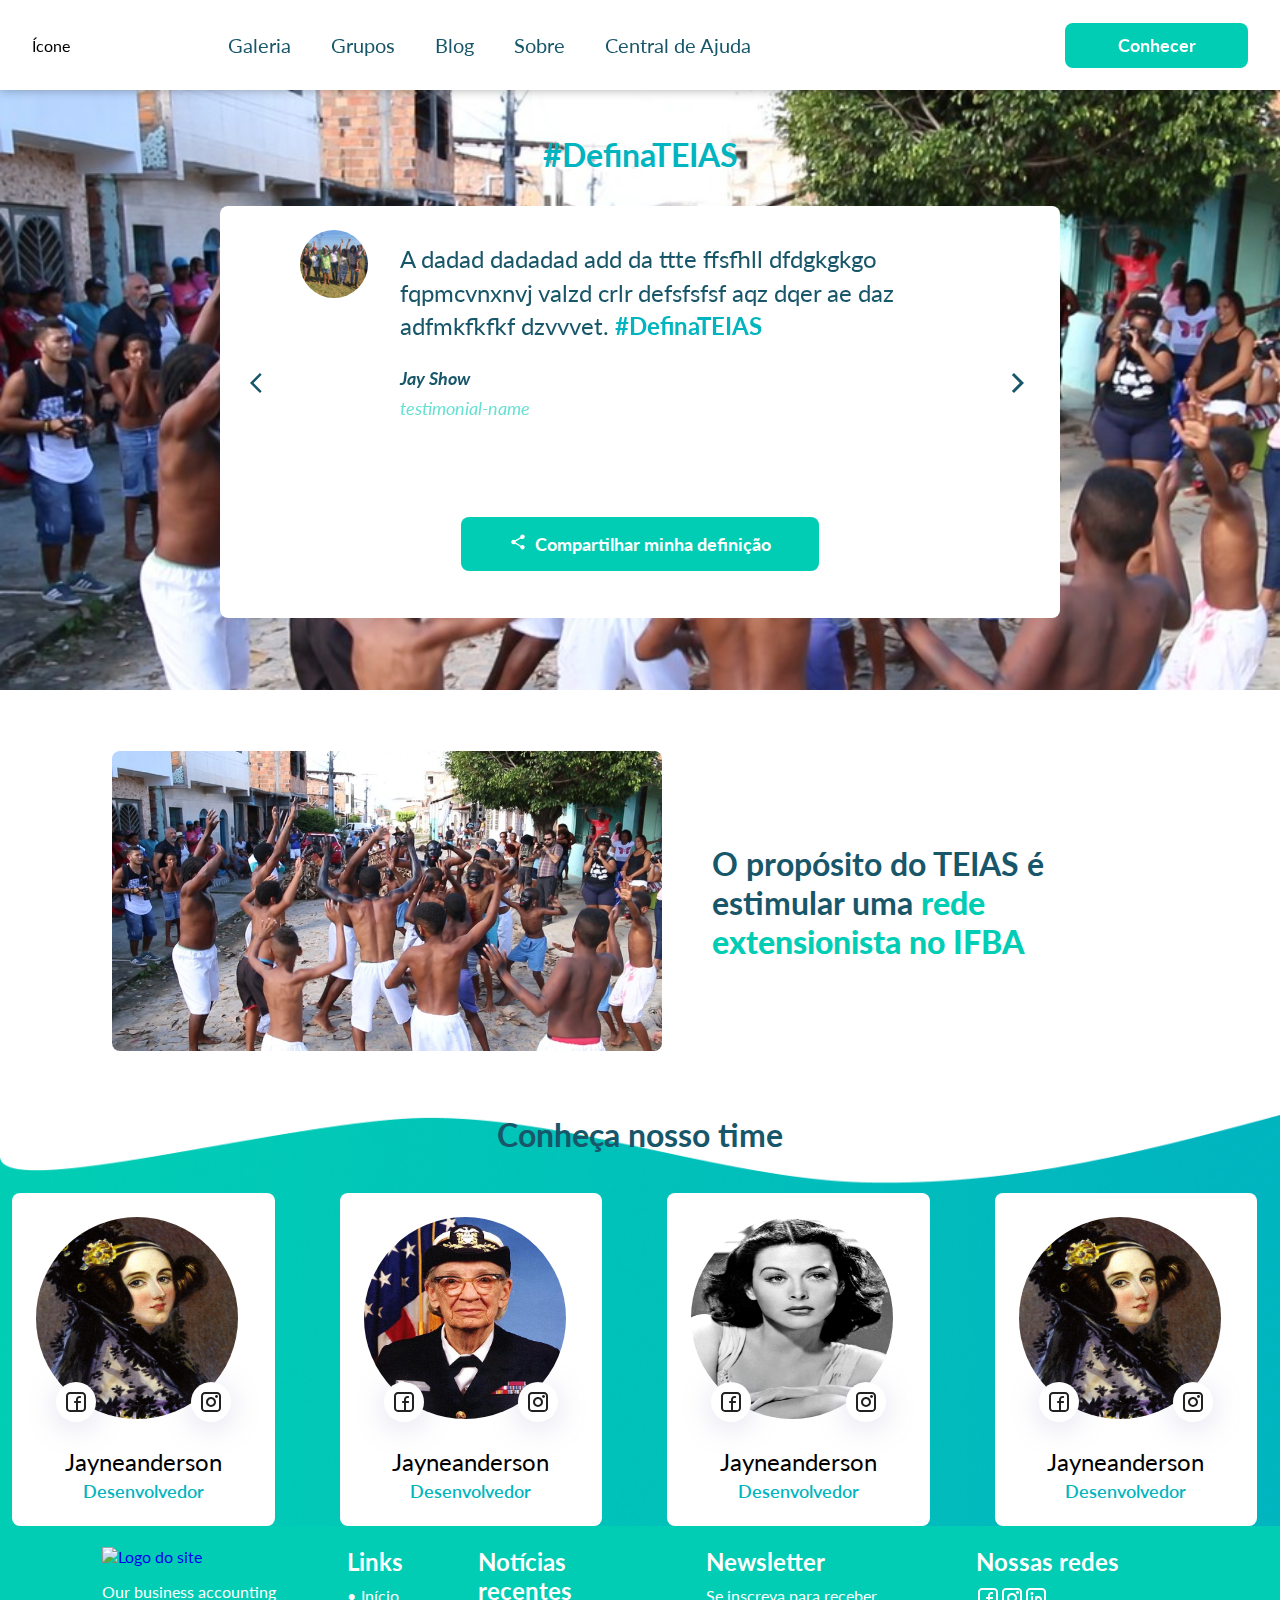
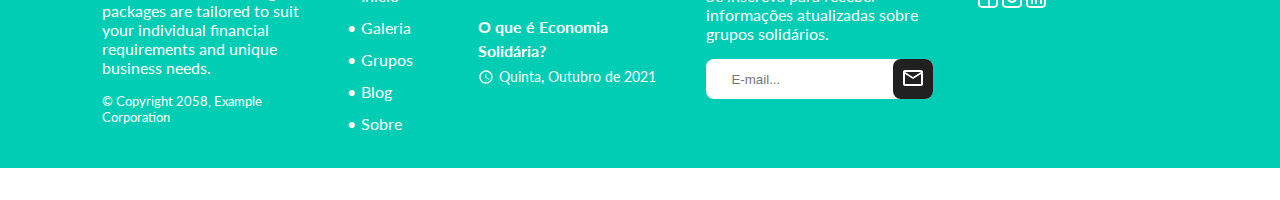
==== commit 55cf429c: "refactor: modify names, pages and styles to pages" ====
--- a/about.html
+++ b/about.html
@@ -21,9 +21,6 @@
             <nav class="navigator">
                 <ul class="list">
                     <li class="list-item">
-                        <a href="index.html" class="item-link">Início</a>
-                    </li>
-                    <li class="list-item">
                         <a href="#" class="item-link">Galeria</a>
                     </li>
                     <li class="list-item">
@@ -34,6 +31,9 @@
                     </li>
                     <li class="list-item">
                         <a href="about.html" class="item-link">Sobre</a>
+                    </li>
+                    <li class="list-item">
+                        <a href="faq.html" class="item-link">Central de Ajuda</a>
                     </li>
                 </ul>
             </nav>
@@ -128,118 +128,156 @@
 
     <section class="our-team">
         <div>
-            <h2 class="information-title" id="subtitle">Conheça nosso time</h2>
-        </div>
-        <div class="owl-carousel owl-theme" id="owlOurTeam">
-            <div class="item">
-                <div class="team-wrapper">
-                    <img src="assets/img/ada-lovelace.jpg" alt="Nome da pessoa" class="team-img">
-                    <div class="team-icons">
-                        <a class="team-link social-left" href="#">
-                            <svg class="team-icon" width="24" height="24" viewBox="0 0 24 24" fill="none"
-                                xmlns="http://www.w3.org/2000/svg">
-                                <path fill-rule="evenodd" clip-rule="evenodd"
-                                    d="M2 6C2 4.93913 2.42143 3.92172 3.17157 3.17157C3.92172 2.42143 4.93913 2 6 2H18C19.0609 2 20.0783 2.42143 20.8284 3.17157C21.5786 3.92172 22 4.93913 22 6V18C22 19.0609 21.5786 20.0783 20.8284 20.8284C20.0783 21.5786 19.0609 22 18 22H6C4.93913 22 3.92172 21.5786 3.17157 20.8284C2.42143 20.0783 2 19.0609 2 18V6ZM6 4C5.46957 4 4.96086 4.21071 4.58579 4.58579C4.21071 4.96086 4 5.46957 4 6V18C4 18.5304 4.21071 19.0391 4.58579 19.4142C4.96086 19.7893 5.46957 20 6 20H12V13H11C10.7348 13 10.4804 12.8946 10.2929 12.7071C10.1054 12.5196 10 12.2652 10 12C10 11.7348 10.1054 11.4804 10.2929 11.2929C10.4804 11.1054 10.7348 11 11 11H12V9.5C12 8.57174 12.3687 7.6815 13.0251 7.02513C13.6815 6.36875 14.5717 6 15.5 6H16.1C16.3652 6 16.6196 6.10536 16.8071 6.29289C16.9946 6.48043 17.1 6.73478 17.1 7C17.1 7.26522 16.9946 7.51957 16.8071 7.70711C16.6196 7.89464 16.3652 8 16.1 8H15.5C15.303 8 15.108 8.0388 14.926 8.11418C14.744 8.18956 14.5786 8.30005 14.4393 8.43934C14.3001 8.57863 14.1896 8.74399 14.1142 8.92597C14.0388 9.10796 14 9.30302 14 9.5V11H16.1C16.3652 11 16.6196 11.1054 16.8071 11.2929C16.9946 11.4804 17.1 11.7348 17.1 12C17.1 12.2652 16.9946 12.5196 16.8071 12.7071C16.6196 12.8946 16.3652 13 16.1 13H14V20H18C18.5304 20 19.0391 19.7893 19.4142 19.4142C19.7893 19.0391 20 18.5304 20 18V6C20 5.46957 19.7893 4.96086 19.4142 4.58579C19.0391 4.21071 18.5304 4 18 4H6Z"
-                                    fill="#212121" />
-                            </svg>
-                        </a>
-
-                        <a class="team-link social-right" href="#">
-                            <svg class="team-icon" width="24" height="24" viewBox="0 0 24 24" fill="none"
-                                xmlns="http://www.w3.org/2000/svg">
-                                <path fill-rule="evenodd" clip-rule="evenodd"
-                                    d="M2 6C2 4.93913 2.42143 3.92172 3.17157 3.17157C3.92172 2.42143 4.93913 2 6 2H18C19.0609 2 20.0783 2.42143 20.8284 3.17157C21.5786 3.92172 22 4.93913 22 6V18C22 19.0609 21.5786 20.0783 20.8284 20.8284C20.0783 21.5786 19.0609 22 18 22H6C4.93913 22 3.92172 21.5786 3.17157 20.8284C2.42143 20.0783 2 19.0609 2 18V6ZM6 4C5.46957 4 4.96086 4.21071 4.58579 4.58579C4.21071 4.96086 4 5.46957 4 6V18C4 18.5304 4.21071 19.0391 4.58579 19.4142C4.96086 19.7893 5.46957 20 6 20H18C18.5304 20 19.0391 19.7893 19.4142 19.4142C19.7893 19.0391 20 18.5304 20 18V6C20 5.46957 19.7893 4.96086 19.4142 4.58579C19.0391 4.21071 18.5304 4 18 4H6ZM12 9C11.2044 9 10.4413 9.31607 9.87868 9.87868C9.31607 10.4413 9 11.2044 9 12C9 12.7956 9.31607 13.5587 9.87868 14.1213C10.4413 14.6839 11.2044 15 12 15C12.7956 15 13.5587 14.6839 14.1213 14.1213C14.6839 13.5587 15 12.7956 15 12C15 11.2044 14.6839 10.4413 14.1213 9.87868C13.5587 9.31607 12.7956 9 12 9ZM7 12C7 10.6739 7.52678 9.40215 8.46447 8.46447C9.40215 7.52678 10.6739 7 12 7C13.3261 7 14.5979 7.52678 15.5355 8.46447C16.4732 9.40215 17 10.6739 17 12C17 13.3261 16.4732 14.5979 15.5355 15.5355C14.5979 16.4732 13.3261 17 12 17C10.6739 17 9.40215 16.4732 8.46447 15.5355C7.52678 14.5979 7 13.3261 7 12ZM17.5 8C17.8978 8 18.2794 7.84196 18.5607 7.56066C18.842 7.27936 19 6.89782 19 6.5C19 6.10218 18.842 5.72064 18.5607 5.43934C18.2794 5.15804 17.8978 5 17.5 5C17.1022 5 16.7206 5.15804 16.4393 5.43934C16.158 5.72064 16 6.10218 16 6.5C16 6.89782 16.158 7.27936 16.4393 7.56066C16.7206 7.84196 17.1022 8 17.5 8Z"
-                                    fill="#212121" />
-                            </svg>
-                        </a>
-                    </div>
-                    <div class="team-bottom">
-                        <h2 class="team-person">Jayneanderson</h2>
-                        <div class="team-job">Desenvolvedor</div>
-                    </div>
-                </div>
-            </div>
-            <div class="item">
-                <div class="team-wrapper">
-                    <img src="assets/img/grace_hopper.jpg" alt="Nome da pessoa" class="team-img">
-                    <div class="team-icons">
-                        <a class="team-link social-left" href="#">
-                            <svg class="team-icon" width="24" height="24" viewBox="0 0 24 24" fill="none"
-                                xmlns="http://www.w3.org/2000/svg">
-                                <path fill-rule="evenodd" clip-rule="evenodd"
-                                    d="M2 6C2 4.93913 2.42143 3.92172 3.17157 3.17157C3.92172 2.42143 4.93913 2 6 2H18C19.0609 2 20.0783 2.42143 20.8284 3.17157C21.5786 3.92172 22 4.93913 22 6V18C22 19.0609 21.5786 20.0783 20.8284 20.8284C20.0783 21.5786 19.0609 22 18 22H6C4.93913 22 3.92172 21.5786 3.17157 20.8284C2.42143 20.0783 2 19.0609 2 18V6ZM6 4C5.46957 4 4.96086 4.21071 4.58579 4.58579C4.21071 4.96086 4 5.46957 4 6V18C4 18.5304 4.21071 19.0391 4.58579 19.4142C4.96086 19.7893 5.46957 20 6 20H12V13H11C10.7348 13 10.4804 12.8946 10.2929 12.7071C10.1054 12.5196 10 12.2652 10 12C10 11.7348 10.1054 11.4804 10.2929 11.2929C10.4804 11.1054 10.7348 11 11 11H12V9.5C12 8.57174 12.3687 7.6815 13.0251 7.02513C13.6815 6.36875 14.5717 6 15.5 6H16.1C16.3652 6 16.6196 6.10536 16.8071 6.29289C16.9946 6.48043 17.1 6.73478 17.1 7C17.1 7.26522 16.9946 7.51957 16.8071 7.70711C16.6196 7.89464 16.3652 8 16.1 8H15.5C15.303 8 15.108 8.0388 14.926 8.11418C14.744 8.18956 14.5786 8.30005 14.4393 8.43934C14.3001 8.57863 14.1896 8.74399 14.1142 8.92597C14.0388 9.10796 14 9.30302 14 9.5V11H16.1C16.3652 11 16.6196 11.1054 16.8071 11.2929C16.9946 11.4804 17.1 11.7348 17.1 12C17.1 12.2652 16.9946 12.5196 16.8071 12.7071C16.6196 12.8946 16.3652 13 16.1 13H14V20H18C18.5304 20 19.0391 19.7893 19.4142 19.4142C19.7893 19.0391 20 18.5304 20 18V6C20 5.46957 19.7893 4.96086 19.4142 4.58579C19.0391 4.21071 18.5304 4 18 4H6Z"
-                                    fill="#212121" />
-                            </svg>
-                        </a>
-
-                        <a class="team-link social-right" href="#">
-                            <svg class="team-icon" width="24" height="24" viewBox="0 0 24 24" fill="none"
-                                xmlns="http://www.w3.org/2000/svg">
-                                <path fill-rule="evenodd" clip-rule="evenodd"
-                                    d="M2 6C2 4.93913 2.42143 3.92172 3.17157 3.17157C3.92172 2.42143 4.93913 2 6 2H18C19.0609 2 20.0783 2.42143 20.8284 3.17157C21.5786 3.92172 22 4.93913 22 6V18C22 19.0609 21.5786 20.0783 20.8284 20.8284C20.0783 21.5786 19.0609 22 18 22H6C4.93913 22 3.92172 21.5786 3.17157 20.8284C2.42143 20.0783 2 19.0609 2 18V6ZM6 4C5.46957 4 4.96086 4.21071 4.58579 4.58579C4.21071 4.96086 4 5.46957 4 6V18C4 18.5304 4.21071 19.0391 4.58579 19.4142C4.96086 19.7893 5.46957 20 6 20H18C18.5304 20 19.0391 19.7893 19.4142 19.4142C19.7893 19.0391 20 18.5304 20 18V6C20 5.46957 19.7893 4.96086 19.4142 4.58579C19.0391 4.21071 18.5304 4 18 4H6ZM12 9C11.2044 9 10.4413 9.31607 9.87868 9.87868C9.31607 10.4413 9 11.2044 9 12C9 12.7956 9.31607 13.5587 9.87868 14.1213C10.4413 14.6839 11.2044 15 12 15C12.7956 15 13.5587 14.6839 14.1213 14.1213C14.6839 13.5587 15 12.7956 15 12C15 11.2044 14.6839 10.4413 14.1213 9.87868C13.5587 9.31607 12.7956 9 12 9ZM7 12C7 10.6739 7.52678 9.40215 8.46447 8.46447C9.40215 7.52678 10.6739 7 12 7C13.3261 7 14.5979 7.52678 15.5355 8.46447C16.4732 9.40215 17 10.6739 17 12C17 13.3261 16.4732 14.5979 15.5355 15.5355C14.5979 16.4732 13.3261 17 12 17C10.6739 17 9.40215 16.4732 8.46447 15.5355C7.52678 14.5979 7 13.3261 7 12ZM17.5 8C17.8978 8 18.2794 7.84196 18.5607 7.56066C18.842 7.27936 19 6.89782 19 6.5C19 6.10218 18.842 5.72064 18.5607 5.43934C18.2794 5.15804 17.8978 5 17.5 5C17.1022 5 16.7206 5.15804 16.4393 5.43934C16.158 5.72064 16 6.10218 16 6.5C16 6.89782 16.158 7.27936 16.4393 7.56066C16.7206 7.84196 17.1022 8 17.5 8Z"
-                                    fill="#212121" />
-                            </svg>
-                        </a>
-                    </div>
-                    <div class="team-bottom">
-                        <h2 class="team-person">Jayneanderson</h2>
-                        <div class="team-job">Desenvolvedor</div>
-                    </div>
-                </div>
-            </div>
-            <div class="item">
-                <div class="team-wrapper">
-                    <img src="assets/img/hedy_lamarr.jpg" alt="Nome da pessoa" class="team-img">
-                    <div class="team-icons">
-                        <a class="team-link social-left" href="#">
-                            <svg class="team-icon" width="24" height="24" viewBox="0 0 24 24" fill="none"
-                                xmlns="http://www.w3.org/2000/svg">
-                                <path fill-rule="evenodd" clip-rule="evenodd"
-                                    d="M2 6C2 4.93913 2.42143 3.92172 3.17157 3.17157C3.92172 2.42143 4.93913 2 6 2H18C19.0609 2 20.0783 2.42143 20.8284 3.17157C21.5786 3.92172 22 4.93913 22 6V18C22 19.0609 21.5786 20.0783 20.8284 20.8284C20.0783 21.5786 19.0609 22 18 22H6C4.93913 22 3.92172 21.5786 3.17157 20.8284C2.42143 20.0783 2 19.0609 2 18V6ZM6 4C5.46957 4 4.96086 4.21071 4.58579 4.58579C4.21071 4.96086 4 5.46957 4 6V18C4 18.5304 4.21071 19.0391 4.58579 19.4142C4.96086 19.7893 5.46957 20 6 20H12V13H11C10.7348 13 10.4804 12.8946 10.2929 12.7071C10.1054 12.5196 10 12.2652 10 12C10 11.7348 10.1054 11.4804 10.2929 11.2929C10.4804 11.1054 10.7348 11 11 11H12V9.5C12 8.57174 12.3687 7.6815 13.0251 7.02513C13.6815 6.36875 14.5717 6 15.5 6H16.1C16.3652 6 16.6196 6.10536 16.8071 6.29289C16.9946 6.48043 17.1 6.73478 17.1 7C17.1 7.26522 16.9946 7.51957 16.8071 7.70711C16.6196 7.89464 16.3652 8 16.1 8H15.5C15.303 8 15.108 8.0388 14.926 8.11418C14.744 8.18956 14.5786 8.30005 14.4393 8.43934C14.3001 8.57863 14.1896 8.74399 14.1142 8.92597C14.0388 9.10796 14 9.30302 14 9.5V11H16.1C16.3652 11 16.6196 11.1054 16.8071 11.2929C16.9946 11.4804 17.1 11.7348 17.1 12C17.1 12.2652 16.9946 12.5196 16.8071 12.7071C16.6196 12.8946 16.3652 13 16.1 13H14V20H18C18.5304 20 19.0391 19.7893 19.4142 19.4142C19.7893 19.0391 20 18.5304 20 18V6C20 5.46957 19.7893 4.96086 19.4142 4.58579C19.0391 4.21071 18.5304 4 18 4H6Z"
-                                    fill="#212121" />
-                            </svg>
-                        </a>
-
-                        <a class="team-link social-right" href="#">
-                            <svg class="team-icon" width="24" height="24" viewBox="0 0 24 24" fill="none"
-                                xmlns="http://www.w3.org/2000/svg">
-                                <path fill-rule="evenodd" clip-rule="evenodd"
-                                    d="M2 6C2 4.93913 2.42143 3.92172 3.17157 3.17157C3.92172 2.42143 4.93913 2 6 2H18C19.0609 2 20.0783 2.42143 20.8284 3.17157C21.5786 3.92172 22 4.93913 22 6V18C22 19.0609 21.5786 20.0783 20.8284 20.8284C20.0783 21.5786 19.0609 22 18 22H6C4.93913 22 3.92172 21.5786 3.17157 20.8284C2.42143 20.0783 2 19.0609 2 18V6ZM6 4C5.46957 4 4.96086 4.21071 4.58579 4.58579C4.21071 4.96086 4 5.46957 4 6V18C4 18.5304 4.21071 19.0391 4.58579 19.4142C4.96086 19.7893 5.46957 20 6 20H18C18.5304 20 19.0391 19.7893 19.4142 19.4142C19.7893 19.0391 20 18.5304 20 18V6C20 5.46957 19.7893 4.96086 19.4142 4.58579C19.0391 4.21071 18.5304 4 18 4H6ZM12 9C11.2044 9 10.4413 9.31607 9.87868 9.87868C9.31607 10.4413 9 11.2044 9 12C9 12.7956 9.31607 13.5587 9.87868 14.1213C10.4413 14.6839 11.2044 15 12 15C12.7956 15 13.5587 14.6839 14.1213 14.1213C14.6839 13.5587 15 12.7956 15 12C15 11.2044 14.6839 10.4413 14.1213 9.87868C13.5587 9.31607 12.7956 9 12 9ZM7 12C7 10.6739 7.52678 9.40215 8.46447 8.46447C9.40215 7.52678 10.6739 7 12 7C13.3261 7 14.5979 7.52678 15.5355 8.46447C16.4732 9.40215 17 10.6739 17 12C17 13.3261 16.4732 14.5979 15.5355 15.5355C14.5979 16.4732 13.3261 17 12 17C10.6739 17 9.40215 16.4732 8.46447 15.5355C7.52678 14.5979 7 13.3261 7 12ZM17.5 8C17.8978 8 18.2794 7.84196 18.5607 7.56066C18.842 7.27936 19 6.89782 19 6.5C19 6.10218 18.842 5.72064 18.5607 5.43934C18.2794 5.15804 17.8978 5 17.5 5C17.1022 5 16.7206 5.15804 16.4393 5.43934C16.158 5.72064 16 6.10218 16 6.5C16 6.89782 16.158 7.27936 16.4393 7.56066C16.7206 7.84196 17.1022 8 17.5 8Z"
-                                    fill="#212121" />
-                            </svg>
-                        </a>
-                    </div>
-                    <div class="team-bottom">
-                        <h2 class="team-person">Jayneanderson</h2>
-                        <div class="team-job">Desenvolvedor</div>
-                    </div>
-                </div>
-            </div>
-            <div class="item">
-                <div class="team-wrapper">
-                    <img src="assets/img/acssa.jpg" alt="Nome da pessoa" class="team-img">
-                    <div class="team-icons">
-                        <a class="team-link social-left" href="#">
-                            <svg class="team-icon" width="24" height="24" viewBox="0 0 24 24" fill="none"
-                                xmlns="http://www.w3.org/2000/svg">
-                                <path fill-rule="evenodd" clip-rule="evenodd"
-                                    d="M2 6C2 4.93913 2.42143 3.92172 3.17157 3.17157C3.92172 2.42143 4.93913 2 6 2H18C19.0609 2 20.0783 2.42143 20.8284 3.17157C21.5786 3.92172 22 4.93913 22 6V18C22 19.0609 21.5786 20.0783 20.8284 20.8284C20.0783 21.5786 19.0609 22 18 22H6C4.93913 22 3.92172 21.5786 3.17157 20.8284C2.42143 20.0783 2 19.0609 2 18V6ZM6 4C5.46957 4 4.96086 4.21071 4.58579 4.58579C4.21071 4.96086 4 5.46957 4 6V18C4 18.5304 4.21071 19.0391 4.58579 19.4142C4.96086 19.7893 5.46957 20 6 20H12V13H11C10.7348 13 10.4804 12.8946 10.2929 12.7071C10.1054 12.5196 10 12.2652 10 12C10 11.7348 10.1054 11.4804 10.2929 11.2929C10.4804 11.1054 10.7348 11 11 11H12V9.5C12 8.57174 12.3687 7.6815 13.0251 7.02513C13.6815 6.36875 14.5717 6 15.5 6H16.1C16.3652 6 16.6196 6.10536 16.8071 6.29289C16.9946 6.48043 17.1 6.73478 17.1 7C17.1 7.26522 16.9946 7.51957 16.8071 7.70711C16.6196 7.89464 16.3652 8 16.1 8H15.5C15.303 8 15.108 8.0388 14.926 8.11418C14.744 8.18956 14.5786 8.30005 14.4393 8.43934C14.3001 8.57863 14.1896 8.74399 14.1142 8.92597C14.0388 9.10796 14 9.30302 14 9.5V11H16.1C16.3652 11 16.6196 11.1054 16.8071 11.2929C16.9946 11.4804 17.1 11.7348 17.1 12C17.1 12.2652 16.9946 12.5196 16.8071 12.7071C16.6196 12.8946 16.3652 13 16.1 13H14V20H18C18.5304 20 19.0391 19.7893 19.4142 19.4142C19.7893 19.0391 20 18.5304 20 18V6C20 5.46957 19.7893 4.96086 19.4142 4.58579C19.0391 4.21071 18.5304 4 18 4H6Z"
-                                    fill="#212121" />
-                            </svg>
-                        </a>
-
-                        <a class="team-link social-right" href="#">
-                            <svg class="team-icon" width="24" height="24" viewBox="0 0 24 24" fill="none"
-                                xmlns="http://www.w3.org/2000/svg">
-                                <path fill-rule="evenodd" clip-rule="evenodd"
-                                    d="M2 6C2 4.93913 2.42143 3.92172 3.17157 3.17157C3.92172 2.42143 4.93913 2 6 2H18C19.0609 2 20.0783 2.42143 20.8284 3.17157C21.5786 3.92172 22 4.93913 22 6V18C22 19.0609 21.5786 20.0783 20.8284 20.8284C20.0783 21.5786 19.0609 22 18 22H6C4.93913 22 3.92172 21.5786 3.17157 20.8284C2.42143 20.0783 2 19.0609 2 18V6ZM6 4C5.46957 4 4.96086 4.21071 4.58579 4.58579C4.21071 4.96086 4 5.46957 4 6V18C4 18.5304 4.21071 19.0391 4.58579 19.4142C4.96086 19.7893 5.46957 20 6 20H18C18.5304 20 19.0391 19.7893 19.4142 19.4142C19.7893 19.0391 20 18.5304 20 18V6C20 5.46957 19.7893 4.96086 19.4142 4.58579C19.0391 4.21071 18.5304 4 18 4H6ZM12 9C11.2044 9 10.4413 9.31607 9.87868 9.87868C9.31607 10.4413 9 11.2044 9 12C9 12.7956 9.31607 13.5587 9.87868 14.1213C10.4413 14.6839 11.2044 15 12 15C12.7956 15 13.5587 14.6839 14.1213 14.1213C14.6839 13.5587 15 12.7956 15 12C15 11.2044 14.6839 10.4413 14.1213 9.87868C13.5587 9.31607 12.7956 9 12 9ZM7 12C7 10.6739 7.52678 9.40215 8.46447 8.46447C9.40215 7.52678 10.6739 7 12 7C13.3261 7 14.5979 7.52678 15.5355 8.46447C16.4732 9.40215 17 10.6739 17 12C17 13.3261 16.4732 14.5979 15.5355 15.5355C14.5979 16.4732 13.3261 17 12 17C10.6739 17 9.40215 16.4732 8.46447 15.5355C7.52678 14.5979 7 13.3261 7 12ZM17.5 8C17.8978 8 18.2794 7.84196 18.5607 7.56066C18.842 7.27936 19 6.89782 19 6.5C19 6.10218 18.842 5.72064 18.5607 5.43934C18.2794 5.15804 17.8978 5 17.5 5C17.1022 5 16.7206 5.15804 16.4393 5.43934C16.158 5.72064 16 6.10218 16 6.5C16 6.89782 16.158 7.27936 16.4393 7.56066C16.7206 7.84196 17.1022 8 17.5 8Z"
-                                    fill="#212121" />
-                            </svg>
-                        </a>
-                    </div>
-                    <div class="team-bottom">
-                        <h2 class="team-person">Jayneanderson</h2>
-                        <div class="team-job">Desenvolvedor</div>
+            <h2 class="our-team-title">Conheça nosso time</h2>
+        </div>
+        <div class="owl-carousel owl-theme owl-team" id="owlOurTeam">
+            <div class="item">
+                <div class="team-item">
+                    <div class="team-wrapper">
+                        <img src="assets/img/ada-lovelace.jpg" alt="Nome da pessoa" class="team-img">
+                        <div class="team-icons">
+                            <a class="team-link social-left" href="#">
+                                <svg class="team-icon" width="24" height="24" viewBox="0 0 24 24" fill="none"
+                                    xmlns="http://www.w3.org/2000/svg">
+                                    <path fill-rule="evenodd" clip-rule="evenodd"
+                                        d="M2 6C2 4.93913 2.42143 3.92172 3.17157 3.17157C3.92172 2.42143 4.93913 2 6 2H18C19.0609 2 20.0783 2.42143 20.8284 3.17157C21.5786 3.92172 22 4.93913 22 6V18C22 19.0609 21.5786 20.0783 20.8284 20.8284C20.0783 21.5786 19.0609 22 18 22H6C4.93913 22 3.92172 21.5786 3.17157 20.8284C2.42143 20.0783 2 19.0609 2 18V6ZM6 4C5.46957 4 4.96086 4.21071 4.58579 4.58579C4.21071 4.96086 4 5.46957 4 6V18C4 18.5304 4.21071 19.0391 4.58579 19.4142C4.96086 19.7893 5.46957 20 6 20H12V13H11C10.7348 13 10.4804 12.8946 10.2929 12.7071C10.1054 12.5196 10 12.2652 10 12C10 11.7348 10.1054 11.4804 10.2929 11.2929C10.4804 11.1054 10.7348 11 11 11H12V9.5C12 8.57174 12.3687 7.6815 13.0251 7.02513C13.6815 6.36875 14.5717 6 15.5 6H16.1C16.3652 6 16.6196 6.10536 16.8071 6.29289C16.9946 6.48043 17.1 6.73478 17.1 7C17.1 7.26522 16.9946 7.51957 16.8071 7.70711C16.6196 7.89464 16.3652 8 16.1 8H15.5C15.303 8 15.108 8.0388 14.926 8.11418C14.744 8.18956 14.5786 8.30005 14.4393 8.43934C14.3001 8.57863 14.1896 8.74399 14.1142 8.92597C14.0388 9.10796 14 9.30302 14 9.5V11H16.1C16.3652 11 16.6196 11.1054 16.8071 11.2929C16.9946 11.4804 17.1 11.7348 17.1 12C17.1 12.2652 16.9946 12.5196 16.8071 12.7071C16.6196 12.8946 16.3652 13 16.1 13H14V20H18C18.5304 20 19.0391 19.7893 19.4142 19.4142C19.7893 19.0391 20 18.5304 20 18V6C20 5.46957 19.7893 4.96086 19.4142 4.58579C19.0391 4.21071 18.5304 4 18 4H6Z"
+                                        fill="#212121" />
+                                </svg>
+                            </a>
+
+                            <a class="team-link social-right" href="#">
+                                <svg class="team-icon" width="24" height="24" viewBox="0 0 24 24" fill="none"
+                                    xmlns="http://www.w3.org/2000/svg">
+                                    <path fill-rule="evenodd" clip-rule="evenodd"
+                                        d="M2 6C2 4.93913 2.42143 3.92172 3.17157 3.17157C3.92172 2.42143 4.93913 2 6 2H18C19.0609 2 20.0783 2.42143 20.8284 3.17157C21.5786 3.92172 22 4.93913 22 6V18C22 19.0609 21.5786 20.0783 20.8284 20.8284C20.0783 21.5786 19.0609 22 18 22H6C4.93913 22 3.92172 21.5786 3.17157 20.8284C2.42143 20.0783 2 19.0609 2 18V6ZM6 4C5.46957 4 4.96086 4.21071 4.58579 4.58579C4.21071 4.96086 4 5.46957 4 6V18C4 18.5304 4.21071 19.0391 4.58579 19.4142C4.96086 19.7893 5.46957 20 6 20H18C18.5304 20 19.0391 19.7893 19.4142 19.4142C19.7893 19.0391 20 18.5304 20 18V6C20 5.46957 19.7893 4.96086 19.4142 4.58579C19.0391 4.21071 18.5304 4 18 4H6ZM12 9C11.2044 9 10.4413 9.31607 9.87868 9.87868C9.31607 10.4413 9 11.2044 9 12C9 12.7956 9.31607 13.5587 9.87868 14.1213C10.4413 14.6839 11.2044 15 12 15C12.7956 15 13.5587 14.6839 14.1213 14.1213C14.6839 13.5587 15 12.7956 15 12C15 11.2044 14.6839 10.4413 14.1213 9.87868C13.5587 9.31607 12.7956 9 12 9ZM7 12C7 10.6739 7.52678 9.40215 8.46447 8.46447C9.40215 7.52678 10.6739 7 12 7C13.3261 7 14.5979 7.52678 15.5355 8.46447C16.4732 9.40215 17 10.6739 17 12C17 13.3261 16.4732 14.5979 15.5355 15.5355C14.5979 16.4732 13.3261 17 12 17C10.6739 17 9.40215 16.4732 8.46447 15.5355C7.52678 14.5979 7 13.3261 7 12ZM17.5 8C17.8978 8 18.2794 7.84196 18.5607 7.56066C18.842 7.27936 19 6.89782 19 6.5C19 6.10218 18.842 5.72064 18.5607 5.43934C18.2794 5.15804 17.8978 5 17.5 5C17.1022 5 16.7206 5.15804 16.4393 5.43934C16.158 5.72064 16 6.10218 16 6.5C16 6.89782 16.158 7.27936 16.4393 7.56066C16.7206 7.84196 17.1022 8 17.5 8Z"
+                                        fill="#212121" />
+                                </svg>
+                            </a>
+                        </div>
+                        <div class="team-bottom">
+                            <h2 class="team-person">Jayneanderson</h2>
+                            <div class="team-job">Desenvolvedor</div>
+                        </div>
+                    </div>
+                </div>
+            </div>
+            <div class="item">
+                <div class="team-item">
+                    <div class="team-wrapper">
+                        <img src="assets/img/grace_hopper.jpg" alt="Nome da pessoa" class="team-img">
+                        <div class="team-icons">
+                            <a class="team-link social-left" href="#">
+                                <svg class="team-icon" width="24" height="24" viewBox="0 0 24 24" fill="none"
+                                    xmlns="http://www.w3.org/2000/svg">
+                                    <path fill-rule="evenodd" clip-rule="evenodd"
+                                        d="M2 6C2 4.93913 2.42143 3.92172 3.17157 3.17157C3.92172 2.42143 4.93913 2 6 2H18C19.0609 2 20.0783 2.42143 20.8284 3.17157C21.5786 3.92172 22 4.93913 22 6V18C22 19.0609 21.5786 20.0783 20.8284 20.8284C20.0783 21.5786 19.0609 22 18 22H6C4.93913 22 3.92172 21.5786 3.17157 20.8284C2.42143 20.0783 2 19.0609 2 18V6ZM6 4C5.46957 4 4.96086 4.21071 4.58579 4.58579C4.21071 4.96086 4 5.46957 4 6V18C4 18.5304 4.21071 19.0391 4.58579 19.4142C4.96086 19.7893 5.46957 20 6 20H12V13H11C10.7348 13 10.4804 12.8946 10.2929 12.7071C10.1054 12.5196 10 12.2652 10 12C10 11.7348 10.1054 11.4804 10.2929 11.2929C10.4804 11.1054 10.7348 11 11 11H12V9.5C12 8.57174 12.3687 7.6815 13.0251 7.02513C13.6815 6.36875 14.5717 6 15.5 6H16.1C16.3652 6 16.6196 6.10536 16.8071 6.29289C16.9946 6.48043 17.1 6.73478 17.1 7C17.1 7.26522 16.9946 7.51957 16.8071 7.70711C16.6196 7.89464 16.3652 8 16.1 8H15.5C15.303 8 15.108 8.0388 14.926 8.11418C14.744 8.18956 14.5786 8.30005 14.4393 8.43934C14.3001 8.57863 14.1896 8.74399 14.1142 8.92597C14.0388 9.10796 14 9.30302 14 9.5V11H16.1C16.3652 11 16.6196 11.1054 16.8071 11.2929C16.9946 11.4804 17.1 11.7348 17.1 12C17.1 12.2652 16.9946 12.5196 16.8071 12.7071C16.6196 12.8946 16.3652 13 16.1 13H14V20H18C18.5304 20 19.0391 19.7893 19.4142 19.4142C19.7893 19.0391 20 18.5304 20 18V6C20 5.46957 19.7893 4.96086 19.4142 4.58579C19.0391 4.21071 18.5304 4 18 4H6Z"
+                                        fill="#212121" />
+                                </svg>
+                            </a>
+
+                            <a class="team-link social-right" href="#">
+                                <svg class="team-icon" width="24" height="24" viewBox="0 0 24 24" fill="none"
+                                    xmlns="http://www.w3.org/2000/svg">
+                                    <path fill-rule="evenodd" clip-rule="evenodd"
+                                        d="M2 6C2 4.93913 2.42143 3.92172 3.17157 3.17157C3.92172 2.42143 4.93913 2 6 2H18C19.0609 2 20.0783 2.42143 20.8284 3.17157C21.5786 3.92172 22 4.93913 22 6V18C22 19.0609 21.5786 20.0783 20.8284 20.8284C20.0783 21.5786 19.0609 22 18 22H6C4.93913 22 3.92172 21.5786 3.17157 20.8284C2.42143 20.0783 2 19.0609 2 18V6ZM6 4C5.46957 4 4.96086 4.21071 4.58579 4.58579C4.21071 4.96086 4 5.46957 4 6V18C4 18.5304 4.21071 19.0391 4.58579 19.4142C4.96086 19.7893 5.46957 20 6 20H18C18.5304 20 19.0391 19.7893 19.4142 19.4142C19.7893 19.0391 20 18.5304 20 18V6C20 5.46957 19.7893 4.96086 19.4142 4.58579C19.0391 4.21071 18.5304 4 18 4H6ZM12 9C11.2044 9 10.4413 9.31607 9.87868 9.87868C9.31607 10.4413 9 11.2044 9 12C9 12.7956 9.31607 13.5587 9.87868 14.1213C10.4413 14.6839 11.2044 15 12 15C12.7956 15 13.5587 14.6839 14.1213 14.1213C14.6839 13.5587 15 12.7956 15 12C15 11.2044 14.6839 10.4413 14.1213 9.87868C13.5587 9.31607 12.7956 9 12 9ZM7 12C7 10.6739 7.52678 9.40215 8.46447 8.46447C9.40215 7.52678 10.6739 7 12 7C13.3261 7 14.5979 7.52678 15.5355 8.46447C16.4732 9.40215 17 10.6739 17 12C17 13.3261 16.4732 14.5979 15.5355 15.5355C14.5979 16.4732 13.3261 17 12 17C10.6739 17 9.40215 16.4732 8.46447 15.5355C7.52678 14.5979 7 13.3261 7 12ZM17.5 8C17.8978 8 18.2794 7.84196 18.5607 7.56066C18.842 7.27936 19 6.89782 19 6.5C19 6.10218 18.842 5.72064 18.5607 5.43934C18.2794 5.15804 17.8978 5 17.5 5C17.1022 5 16.7206 5.15804 16.4393 5.43934C16.158 5.72064 16 6.10218 16 6.5C16 6.89782 16.158 7.27936 16.4393 7.56066C16.7206 7.84196 17.1022 8 17.5 8Z"
+                                        fill="#212121" />
+                                </svg>
+                            </a>
+                        </div>
+                        <div class="team-bottom">
+                            <h2 class="team-person">Jayneanderson</h2>
+                            <div class="team-job">Desenvolvedor</div>
+                        </div>
+                    </div>
+                </div>
+            </div>
+            <div class="item">
+                <div class="team-item">
+                    <div class="team-wrapper">
+                        <img src="assets/img/hedy_lamarr.jpg" alt="Nome da pessoa" class="team-img">
+                        <div class="team-icons">
+                            <a class="team-link social-left" href="#">
+                                <svg class="team-icon" width="24" height="24" viewBox="0 0 24 24" fill="none"
+                                    xmlns="http://www.w3.org/2000/svg">
+                                    <path fill-rule="evenodd" clip-rule="evenodd"
+                                        d="M2 6C2 4.93913 2.42143 3.92172 3.17157 3.17157C3.92172 2.42143 4.93913 2 6 2H18C19.0609 2 20.0783 2.42143 20.8284 3.17157C21.5786 3.92172 22 4.93913 22 6V18C22 19.0609 21.5786 20.0783 20.8284 20.8284C20.0783 21.5786 19.0609 22 18 22H6C4.93913 22 3.92172 21.5786 3.17157 20.8284C2.42143 20.0783 2 19.0609 2 18V6ZM6 4C5.46957 4 4.96086 4.21071 4.58579 4.58579C4.21071 4.96086 4 5.46957 4 6V18C4 18.5304 4.21071 19.0391 4.58579 19.4142C4.96086 19.7893 5.46957 20 6 20H12V13H11C10.7348 13 10.4804 12.8946 10.2929 12.7071C10.1054 12.5196 10 12.2652 10 12C10 11.7348 10.1054 11.4804 10.2929 11.2929C10.4804 11.1054 10.7348 11 11 11H12V9.5C12 8.57174 12.3687 7.6815 13.0251 7.02513C13.6815 6.36875 14.5717 6 15.5 6H16.1C16.3652 6 16.6196 6.10536 16.8071 6.29289C16.9946 6.48043 17.1 6.73478 17.1 7C17.1 7.26522 16.9946 7.51957 16.8071 7.70711C16.6196 7.89464 16.3652 8 16.1 8H15.5C15.303 8 15.108 8.0388 14.926 8.11418C14.744 8.18956 14.5786 8.30005 14.4393 8.43934C14.3001 8.57863 14.1896 8.74399 14.1142 8.92597C14.0388 9.10796 14 9.30302 14 9.5V11H16.1C16.3652 11 16.6196 11.1054 16.8071 11.2929C16.9946 11.4804 17.1 11.7348 17.1 12C17.1 12.2652 16.9946 12.5196 16.8071 12.7071C16.6196 12.8946 16.3652 13 16.1 13H14V20H18C18.5304 20 19.0391 19.7893 19.4142 19.4142C19.7893 19.0391 20 18.5304 20 18V6C20 5.46957 19.7893 4.96086 19.4142 4.58579C19.0391 4.21071 18.5304 4 18 4H6Z"
+                                        fill="#212121" />
+                                </svg>
+                            </a>
+
+                            <a class="team-link social-right" href="#">
+                                <svg class="team-icon" width="24" height="24" viewBox="0 0 24 24" fill="none"
+                                    xmlns="http://www.w3.org/2000/svg">
+                                    <path fill-rule="evenodd" clip-rule="evenodd"
+                                        d="M2 6C2 4.93913 2.42143 3.92172 3.17157 3.17157C3.92172 2.42143 4.93913 2 6 2H18C19.0609 2 20.0783 2.42143 20.8284 3.17157C21.5786 3.92172 22 4.93913 22 6V18C22 19.0609 21.5786 20.0783 20.8284 20.8284C20.0783 21.5786 19.0609 22 18 22H6C4.93913 22 3.92172 21.5786 3.17157 20.8284C2.42143 20.0783 2 19.0609 2 18V6ZM6 4C5.46957 4 4.96086 4.21071 4.58579 4.58579C4.21071 4.96086 4 5.46957 4 6V18C4 18.5304 4.21071 19.0391 4.58579 19.4142C4.96086 19.7893 5.46957 20 6 20H18C18.5304 20 19.0391 19.7893 19.4142 19.4142C19.7893 19.0391 20 18.5304 20 18V6C20 5.46957 19.7893 4.96086 19.4142 4.58579C19.0391 4.21071 18.5304 4 18 4H6ZM12 9C11.2044 9 10.4413 9.31607 9.87868 9.87868C9.31607 10.4413 9 11.2044 9 12C9 12.7956 9.31607 13.5587 9.87868 14.1213C10.4413 14.6839 11.2044 15 12 15C12.7956 15 13.5587 14.6839 14.1213 14.1213C14.6839 13.5587 15 12.7956 15 12C15 11.2044 14.6839 10.4413 14.1213 9.87868C13.5587 9.31607 12.7956 9 12 9ZM7 12C7 10.6739 7.52678 9.40215 8.46447 8.46447C9.40215 7.52678 10.6739 7 12 7C13.3261 7 14.5979 7.52678 15.5355 8.46447C16.4732 9.40215 17 10.6739 17 12C17 13.3261 16.4732 14.5979 15.5355 15.5355C14.5979 16.4732 13.3261 17 12 17C10.6739 17 9.40215 16.4732 8.46447 15.5355C7.52678 14.5979 7 13.3261 7 12ZM17.5 8C17.8978 8 18.2794 7.84196 18.5607 7.56066C18.842 7.27936 19 6.89782 19 6.5C19 6.10218 18.842 5.72064 18.5607 5.43934C18.2794 5.15804 17.8978 5 17.5 5C17.1022 5 16.7206 5.15804 16.4393 5.43934C16.158 5.72064 16 6.10218 16 6.5C16 6.89782 16.158 7.27936 16.4393 7.56066C16.7206 7.84196 17.1022 8 17.5 8Z"
+                                        fill="#212121" />
+                                </svg>
+                            </a>
+                        </div>
+                        <div class="team-bottom">
+                            <h2 class="team-person">Jayneanderson</h2>
+                            <div class="team-job">Desenvolvedor</div>
+                        </div>
+                    </div>
+                </div>
+            </div>
+            <div class="item">
+                <div class="team-item">
+                    <div class="team-wrapper">
+                        <img src="./assets/img/ada-lovelace.jpg" alt="Nome da pessoa" class="team-img">
+                        <div class="team-icons">
+                            <a class="team-link social-left" href="#">
+                                <svg class="team-icon" width="24" height="24" viewBox="0 0 24 24" fill="none"
+                                    xmlns="http://www.w3.org/2000/svg">
+                                    <path fill-rule="evenodd" clip-rule="evenodd"
+                                        d="M2 6C2 4.93913 2.42143 3.92172 3.17157 3.17157C3.92172 2.42143 4.93913 2 6 2H18C19.0609 2 20.0783 2.42143 20.8284 3.17157C21.5786 3.92172 22 4.93913 22 6V18C22 19.0609 21.5786 20.0783 20.8284 20.8284C20.0783 21.5786 19.0609 22 18 22H6C4.93913 22 3.92172 21.5786 3.17157 20.8284C2.42143 20.0783 2 19.0609 2 18V6ZM6 4C5.46957 4 4.96086 4.21071 4.58579 4.58579C4.21071 4.96086 4 5.46957 4 6V18C4 18.5304 4.21071 19.0391 4.58579 19.4142C4.96086 19.7893 5.46957 20 6 20H12V13H11C10.7348 13 10.4804 12.8946 10.2929 12.7071C10.1054 12.5196 10 12.2652 10 12C10 11.7348 10.1054 11.4804 10.2929 11.2929C10.4804 11.1054 10.7348 11 11 11H12V9.5C12 8.57174 12.3687 7.6815 13.0251 7.02513C13.6815 6.36875 14.5717 6 15.5 6H16.1C16.3652 6 16.6196 6.10536 16.8071 6.29289C16.9946 6.48043 17.1 6.73478 17.1 7C17.1 7.26522 16.9946 7.51957 16.8071 7.70711C16.6196 7.89464 16.3652 8 16.1 8H15.5C15.303 8 15.108 8.0388 14.926 8.11418C14.744 8.18956 14.5786 8.30005 14.4393 8.43934C14.3001 8.57863 14.1896 8.74399 14.1142 8.92597C14.0388 9.10796 14 9.30302 14 9.5V11H16.1C16.3652 11 16.6196 11.1054 16.8071 11.2929C16.9946 11.4804 17.1 11.7348 17.1 12C17.1 12.2652 16.9946 12.5196 16.8071 12.7071C16.6196 12.8946 16.3652 13 16.1 13H14V20H18C18.5304 20 19.0391 19.7893 19.4142 19.4142C19.7893 19.0391 20 18.5304 20 18V6C20 5.46957 19.7893 4.96086 19.4142 4.58579C19.0391 4.21071 18.5304 4 18 4H6Z"
+                                        fill="#212121" />
+                                </svg>
+                            </a>
+
+                            <a class="team-link social-right" href="#">
+                                <svg class="team-icon" width="24" height="24" viewBox="0 0 24 24" fill="none"
+                                    xmlns="http://www.w3.org/2000/svg">
+                                    <path fill-rule="evenodd" clip-rule="evenodd"
+                                        d="M2 6C2 4.93913 2.42143 3.92172 3.17157 3.17157C3.92172 2.42143 4.93913 2 6 2H18C19.0609 2 20.0783 2.42143 20.8284 3.17157C21.5786 3.92172 22 4.93913 22 6V18C22 19.0609 21.5786 20.0783 20.8284 20.8284C20.0783 21.5786 19.0609 22 18 22H6C4.93913 22 3.92172 21.5786 3.17157 20.8284C2.42143 20.0783 2 19.0609 2 18V6ZM6 4C5.46957 4 4.96086 4.21071 4.58579 4.58579C4.21071 4.96086 4 5.46957 4 6V18C4 18.5304 4.21071 19.0391 4.58579 19.4142C4.96086 19.7893 5.46957 20 6 20H18C18.5304 20 19.0391 19.7893 19.4142 19.4142C19.7893 19.0391 20 18.5304 20 18V6C20 5.46957 19.7893 4.96086 19.4142 4.58579C19.0391 4.21071 18.5304 4 18 4H6ZM12 9C11.2044 9 10.4413 9.31607 9.87868 9.87868C9.31607 10.4413 9 11.2044 9 12C9 12.7956 9.31607 13.5587 9.87868 14.1213C10.4413 14.6839 11.2044 15 12 15C12.7956 15 13.5587 14.6839 14.1213 14.1213C14.6839 13.5587 15 12.7956 15 12C15 11.2044 14.6839 10.4413 14.1213 9.87868C13.5587 9.31607 12.7956 9 12 9ZM7 12C7 10.6739 7.52678 9.40215 8.46447 8.46447C9.40215 7.52678 10.6739 7 12 7C13.3261 7 14.5979 7.52678 15.5355 8.46447C16.4732 9.40215 17 10.6739 17 12C17 13.3261 16.4732 14.5979 15.5355 15.5355C14.5979 16.4732 13.3261 17 12 17C10.6739 17 9.40215 16.4732 8.46447 15.5355C7.52678 14.5979 7 13.3261 7 12ZM17.5 8C17.8978 8 18.2794 7.84196 18.5607 7.56066C18.842 7.27936 19 6.89782 19 6.5C19 6.10218 18.842 5.72064 18.5607 5.43934C18.2794 5.15804 17.8978 5 17.5 5C17.1022 5 16.7206 5.15804 16.4393 5.43934C16.158 5.72064 16 6.10218 16 6.5C16 6.89782 16.158 7.27936 16.4393 7.56066C16.7206 7.84196 17.1022 8 17.5 8Z"
+                                        fill="#212121" />
+                                </svg>
+                            </a>
+                        </div>
+                        <div class="team-bottom">
+                            <h2 class="team-person">Jayneanderson</h2>
+                            <div class="team-job">Desenvolvedor</div>
+                        </div>
+                    </div>
+                </div>
+            </div>
+            <div class="item">
+                <div class="team-item">
+                    <div class="team-wrapper">
+                        <img src="./assets/img/ada-lovelace.jpg" alt="Nome da pessoa" class="team-img">
+                        <div class="team-icons">
+                            <a class="team-link social-left" href="#">
+                                <svg class="team-icon" width="24" height="24" viewBox="0 0 24 24" fill="none"
+                                    xmlns="http://www.w3.org/2000/svg">
+                                    <path fill-rule="evenodd" clip-rule="evenodd"
+                                        d="M2 6C2 4.93913 2.42143 3.92172 3.17157 3.17157C3.92172 2.42143 4.93913 2 6 2H18C19.0609 2 20.0783 2.42143 20.8284 3.17157C21.5786 3.92172 22 4.93913 22 6V18C22 19.0609 21.5786 20.0783 20.8284 20.8284C20.0783 21.5786 19.0609 22 18 22H6C4.93913 22 3.92172 21.5786 3.17157 20.8284C2.42143 20.0783 2 19.0609 2 18V6ZM6 4C5.46957 4 4.96086 4.21071 4.58579 4.58579C4.21071 4.96086 4 5.46957 4 6V18C4 18.5304 4.21071 19.0391 4.58579 19.4142C4.96086 19.7893 5.46957 20 6 20H12V13H11C10.7348 13 10.4804 12.8946 10.2929 12.7071C10.1054 12.5196 10 12.2652 10 12C10 11.7348 10.1054 11.4804 10.2929 11.2929C10.4804 11.1054 10.7348 11 11 11H12V9.5C12 8.57174 12.3687 7.6815 13.0251 7.02513C13.6815 6.36875 14.5717 6 15.5 6H16.1C16.3652 6 16.6196 6.10536 16.8071 6.29289C16.9946 6.48043 17.1 6.73478 17.1 7C17.1 7.26522 16.9946 7.51957 16.8071 7.70711C16.6196 7.89464 16.3652 8 16.1 8H15.5C15.303 8 15.108 8.0388 14.926 8.11418C14.744 8.18956 14.5786 8.30005 14.4393 8.43934C14.3001 8.57863 14.1896 8.74399 14.1142 8.92597C14.0388 9.10796 14 9.30302 14 9.5V11H16.1C16.3652 11 16.6196 11.1054 16.8071 11.2929C16.9946 11.4804 17.1 11.7348 17.1 12C17.1 12.2652 16.9946 12.5196 16.8071 12.7071C16.6196 12.8946 16.3652 13 16.1 13H14V20H18C18.5304 20 19.0391 19.7893 19.4142 19.4142C19.7893 19.0391 20 18.5304 20 18V6C20 5.46957 19.7893 4.96086 19.4142 4.58579C19.0391 4.21071 18.5304 4 18 4H6Z"
+                                        fill="#212121" />
+                                </svg>
+                            </a>
+
+                            <a class="team-link social-right" href="#">
+                                <svg class="team-icon" width="24" height="24" viewBox="0 0 24 24" fill="none"
+                                    xmlns="http://www.w3.org/2000/svg">
+                                    <path fill-rule="evenodd" clip-rule="evenodd"
+                                        d="M2 6C2 4.93913 2.42143 3.92172 3.17157 3.17157C3.92172 2.42143 4.93913 2 6 2H18C19.0609 2 20.0783 2.42143 20.8284 3.17157C21.5786 3.92172 22 4.93913 22 6V18C22 19.0609 21.5786 20.0783 20.8284 20.8284C20.0783 21.5786 19.0609 22 18 22H6C4.93913 22 3.92172 21.5786 3.17157 20.8284C2.42143 20.0783 2 19.0609 2 18V6ZM6 4C5.46957 4 4.96086 4.21071 4.58579 4.58579C4.21071 4.96086 4 5.46957 4 6V18C4 18.5304 4.21071 19.0391 4.58579 19.4142C4.96086 19.7893 5.46957 20 6 20H18C18.5304 20 19.0391 19.7893 19.4142 19.4142C19.7893 19.0391 20 18.5304 20 18V6C20 5.46957 19.7893 4.96086 19.4142 4.58579C19.0391 4.21071 18.5304 4 18 4H6ZM12 9C11.2044 9 10.4413 9.31607 9.87868 9.87868C9.31607 10.4413 9 11.2044 9 12C9 12.7956 9.31607 13.5587 9.87868 14.1213C10.4413 14.6839 11.2044 15 12 15C12.7956 15 13.5587 14.6839 14.1213 14.1213C14.6839 13.5587 15 12.7956 15 12C15 11.2044 14.6839 10.4413 14.1213 9.87868C13.5587 9.31607 12.7956 9 12 9ZM7 12C7 10.6739 7.52678 9.40215 8.46447 8.46447C9.40215 7.52678 10.6739 7 12 7C13.3261 7 14.5979 7.52678 15.5355 8.46447C16.4732 9.40215 17 10.6739 17 12C17 13.3261 16.4732 14.5979 15.5355 15.5355C14.5979 16.4732 13.3261 17 12 17C10.6739 17 9.40215 16.4732 8.46447 15.5355C7.52678 14.5979 7 13.3261 7 12ZM17.5 8C17.8978 8 18.2794 7.84196 18.5607 7.56066C18.842 7.27936 19 6.89782 19 6.5C19 6.10218 18.842 5.72064 18.5607 5.43934C18.2794 5.15804 17.8978 5 17.5 5C17.1022 5 16.7206 5.15804 16.4393 5.43934C16.158 5.72064 16 6.10218 16 6.5C16 6.89782 16.158 7.27936 16.4393 7.56066C16.7206 7.84196 17.1022 8 17.5 8Z"
+                                        fill="#212121" />
+                                </svg>
+                            </a>
+                        </div>
+                        <div class="team-bottom">
+                            <h2 class="team-person">Jayneanderson</h2>
+                            <div class="team-job">Desenvolvedor</div>
+                        </div>
                     </div>
                 </div>
             </div>
@@ -252,7 +290,8 @@
                     <a href="index.html">
                         <img class="footer-img" src="" alt="Logo do site">
                     </a>
-                    <p class="footer-text">Our business accounting packages are tailored to suit your individual financial requirements and unique business needs.</p>
+                    <p class="footer-text">Our business accounting packages are tailored to suit your individual
+                        financial requirements and unique business needs.</p>
                     <small>&copy; Copyright 2058, Example Corporation</small>
                 </div>
                 <div class="footer-element links">
@@ -271,7 +310,7 @@
                             <a href="#" class="item-link">Blog</a>
                         </li>
                         <li class="list-item">
-                            <a href="#" class="item-link">Sobre</a>
+                            <a href="about.html" class="item-link">Sobre</a>
                         </li>
                     </ul>
                 </div>
@@ -342,14 +381,12 @@
                     </div>
                 </div>
             </div>
-
         </div>
     </footer>
 
     <script src="vendors/js/jquery.min.js"></script>
     <script src="vendors/js/owl.carousel.min.js"></script>
     <script src="vendors/js/owl.config.js"></script>
-    <script src="vendors/js/owl.our.team.js"></script>
 </body>
 
 </html>--- a/assets/css/index.css
+++ b/assets/css/index.css
@@ -360,6 +360,7 @@
 
 .footer-list {
     display: flex;
+    justify-content: space-between;
 }
 
 .footer-element {
--- a/assets/css/about.css
+++ b/assets/css/about.css
@@ -181,25 +181,43 @@
 .our-team {
     background: url('../img/wave.png') no-repeat;
     background-size: cover;
-    padding: 6% 8%;
+    /* padding: 6% 8%; */
+}
+
+.our-team-title {
+    margin-bottom: 3%;
+    font-size: 2rem;
+    color: #185669;
+    text-align: center;
+}
+
+#owlOurTeam {
+}
+
+#owlOurTeam.owl-carousel {
 }
 
 #owlOurTeam .item {
     width: 262.5px;
-    padding: 24px 32px;
-    border-radius: 8px;
-    background-color: var(--white);
-}
-
-#owlOurTeam .owl-item.active {
-    width: 262.5px;
-}
-
+    margin: 0 12px;
+    padding: 24px 24px;
+    border-radius: 8px;
+    background-color: var(--white);
+}
+
+.team-item {
+    border-radius: 8px;
+    background-color: var(--white);
+}
+
+.team-item:first {
+    padding: 0;
+}
 .team-wrapper {
     position: relative;
 }
 
-.team-img {
+#owlOurTeam .team-img {
     width: 202px;
     height: 202px;
     border-radius: 50%;
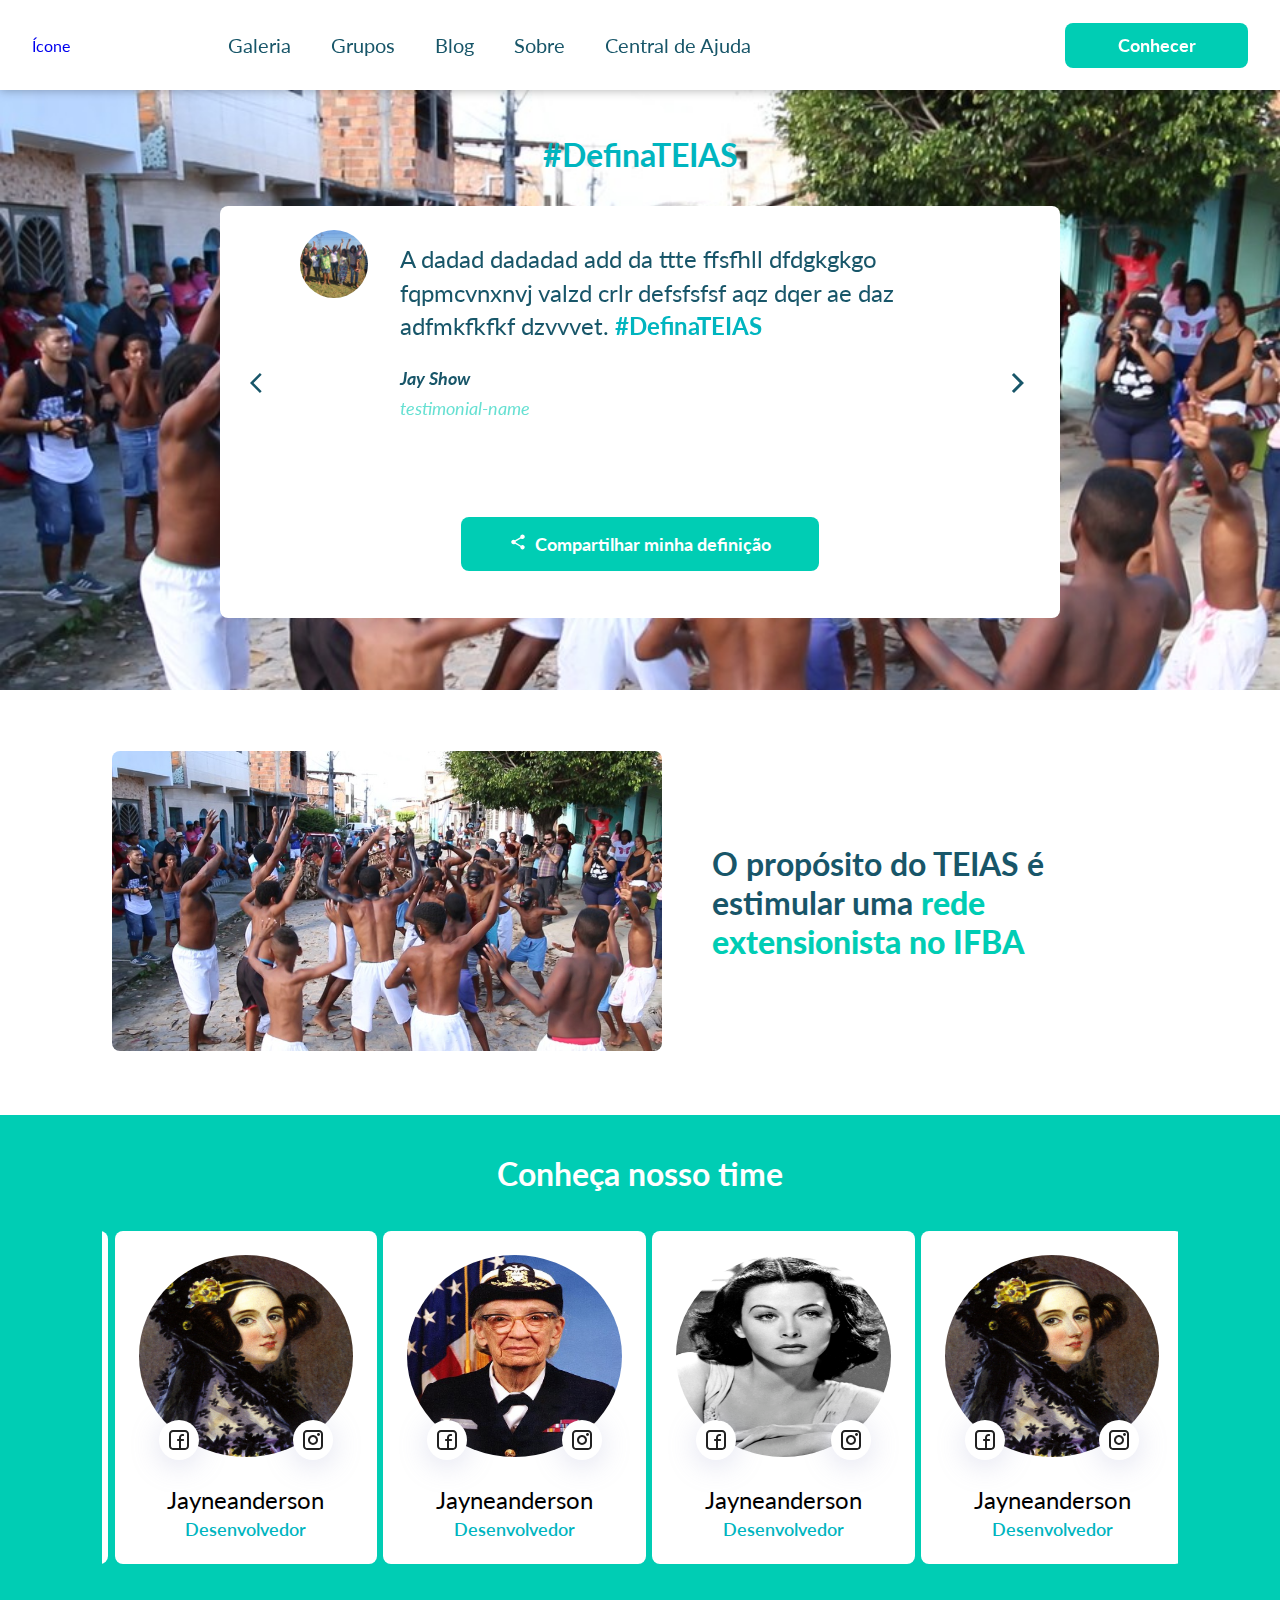
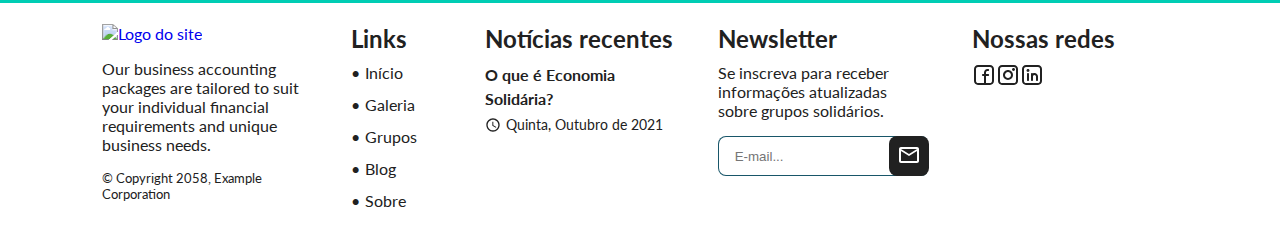
==== commit caebb7b6: "style: fix spaces, class names, carousel and style pages" ====
--- a/about.html
+++ b/about.html
@@ -17,11 +17,13 @@
 <body>
     <header class="header-container">
         <div class="header">
-            <div class="logo">Ícone</div>
+            <div class="logo">
+                <a class ="logo-link" href="./index.html">Ícone</a>
+            </div>
             <nav class="navigator">
                 <ul class="list">
                     <li class="list-item">
-                        <a href="#" class="item-link">Galeria</a>
+                        <a href="./gallery.html" class="item-link">Galeria</a>
                     </li>
                     <li class="list-item">
                         <a href="group.html" class="item-link">Grupos</a>
@@ -128,9 +130,9 @@
 
     <section class="our-team">
         <div>
-            <h2 class="our-team-title">Conheça nosso time</h2>
-        </div>
-        <div class="owl-carousel owl-theme owl-team" id="owlOurTeam">
+            <h2 class="title">Conheça nosso time</h2>
+        </div>
+        <div class="owl-carousel owl-theme owl-team padding" id="owlOurTeam">
             <div class="item">
                 <div class="team-item">
                     <div class="team-wrapper">
@@ -283,7 +285,7 @@
             </div>
         </div>
     </section>
-    <footer class="footer padding">
+    <footer class="footer alternative-footer padding">
         <div class="footer-container">
             <div class="footer-list">
                 <div class="footer-element">
--- a/assets/css/index.css
+++ b/assets/css/index.css
@@ -11,7 +11,7 @@
     font-family: 'Lato', 'Helvettica', 'Arial', sans-serif;
     text-rendering: optimizeLegibility !important; /* deixa a fonte menos "pixalizada". A 2ª propriedade sobreescreve qualquer outra text-rendering*/
     -webkit-font-smoothing: antialiased !important;
-    padding-bottom: 32px;
+    background-color: var(--white);
 }
 
 input {
@@ -33,6 +33,13 @@
     text-decoration: none;
 }
 
+.title {
+    margin-bottom: 3%;
+    font-size: 2rem;
+    text-align: center;
+    color: #185669;
+}
+
 #subtitle {
     text-align: center;
     color: var(--white);
@@ -46,6 +53,10 @@
 
 .padding {
     padding: 0 8%;
+}
+
+.standart-spaces {
+    padding: 4% 8%;
 }
 
 .container {
@@ -74,6 +85,10 @@
     width: 18%;
 }
 
+.logo-link {
+    text-decoration: none;
+}
+
 .navigator {
     width: calc(100% - 18%);
  }
@@ -138,7 +153,6 @@
 .banner {
     display: flex;
     justify-content: space-between;
-    padding: 3% 8%;
 }
 
 .banner-information {
@@ -191,7 +205,6 @@
 }
 
 .initiative-container {
-    padding: 5% 8%;
 }
 
 .initiatives {
@@ -209,14 +222,17 @@
 }
 
 #impact {
-    padding: 4% 0;
     background-color: var(--green-weak);
+}
+
+#impact .title {
+    color: #ffffff;
 }
 
 .cards {
     display: grid;
     grid-template-columns: repeat(auto-fit, 230px);
-    justify-content: center;
+    justify-content: space-around;
     grid-gap: 16px;
 }
 
@@ -253,12 +269,6 @@
 }
 
 .card-blog-container {
-    padding: 4% 8%;
-}
-
-#blog-title {
-    margin-bottom: 32px;
-    text-align: center;
 }
 
 .cards-blog-list {
@@ -336,7 +346,6 @@
 
 .flow {
     /* background: url('../img/wave.png') no-repeat; */
-    padding-top: 3%;
 }
 
 .flow-img-container {
@@ -441,7 +450,6 @@
 
 .footer-element .clock path {
     fill: var(--white);
-    
 }
 
 .date {
@@ -449,16 +457,17 @@
 }
 
 .footer-btn {
-    display: flex;    
+    display: flex;
     position: relative;
 }
 
 .input {
+    min-width: 100%;
     height: 40px;
     border: none;
     color: var(--green-strong);
     border-radius: 8px;
-    padding: 10px 25px;
+    padding: 10px 16px;
 }
 
 .button-style {
@@ -478,7 +487,7 @@
 }
 
 .footer-icon path {
-    fill: #ffffff;
+    fill: var(--white);
 }
 
 .footer-icon:hover path {
--- a/assets/css/about.css
+++ b/assets/css/about.css
@@ -179,16 +179,12 @@
 }
 
 .our-team {
-    background: url('../img/wave.png') no-repeat;
-    background-size: cover;
-    /* padding: 6% 8%; */
-}
-
-.our-team-title {
-    margin-bottom: 3%;
-    font-size: 2rem;
-    color: #185669;
-    text-align: center;
+    padding: 3% 0;
+    background-color: var(--green-weak);
+}
+
+.our-team .title {
+    color: var(--white);
 }
 
 #owlOurTeam {
@@ -205,6 +201,10 @@
     background-color: var(--white);
 }
 
+#owlOurTeam .item:last-child {
+    margin-right: 0;
+}
+
 .team-item {
     border-radius: 8px;
     background-color: var(--white);
@@ -218,7 +218,6 @@
 }
 
 #owlOurTeam .team-img {
-    width: 202px;
     height: 202px;
     border-radius: 50%;
 }
@@ -276,4 +275,63 @@
     font-size: 18px;
     font-weight: 600;
     color: var(--green-medium);
+}
+
+.alternative-footer {
+    background-color: var(--white);
+}
+
+.alternative-footer .footer-element {
+    color: #212121;
+}
+
+.alternative-footer
+.footer-links .item-link {
+    color: #212121;
+}
+
+.alternative-footer
+.footer-links .item-link:hover {
+    color: var(--green-strong);
+}
+
+.alternative-footer
+.footer-element .card-blog-title {
+    color: #212121;
+}
+
+.alternative-footer
+.footer-element .card-blog-title:hover {
+    color: var(--green-strong);
+}
+
+.alternative-footer
+.footer-btn {
+    width: 100%     ;
+}
+
+.alternative-footer
+.input {
+    border: 1px solid var(--green-strong);
+    border-right-color: transparent;
+}
+
+.alternative-footer
+.button-style {
+    position: absolute;
+}
+
+.alternative-footer
+.footer-element .clock path {
+    fill: #212121;
+}
+
+.alternative-footer
+.footer-icon path {
+    fill: #212121;
+}
+
+.alternative-footer
+.footer-icon:hover path {
+    fill: var(--green-strong);
 }